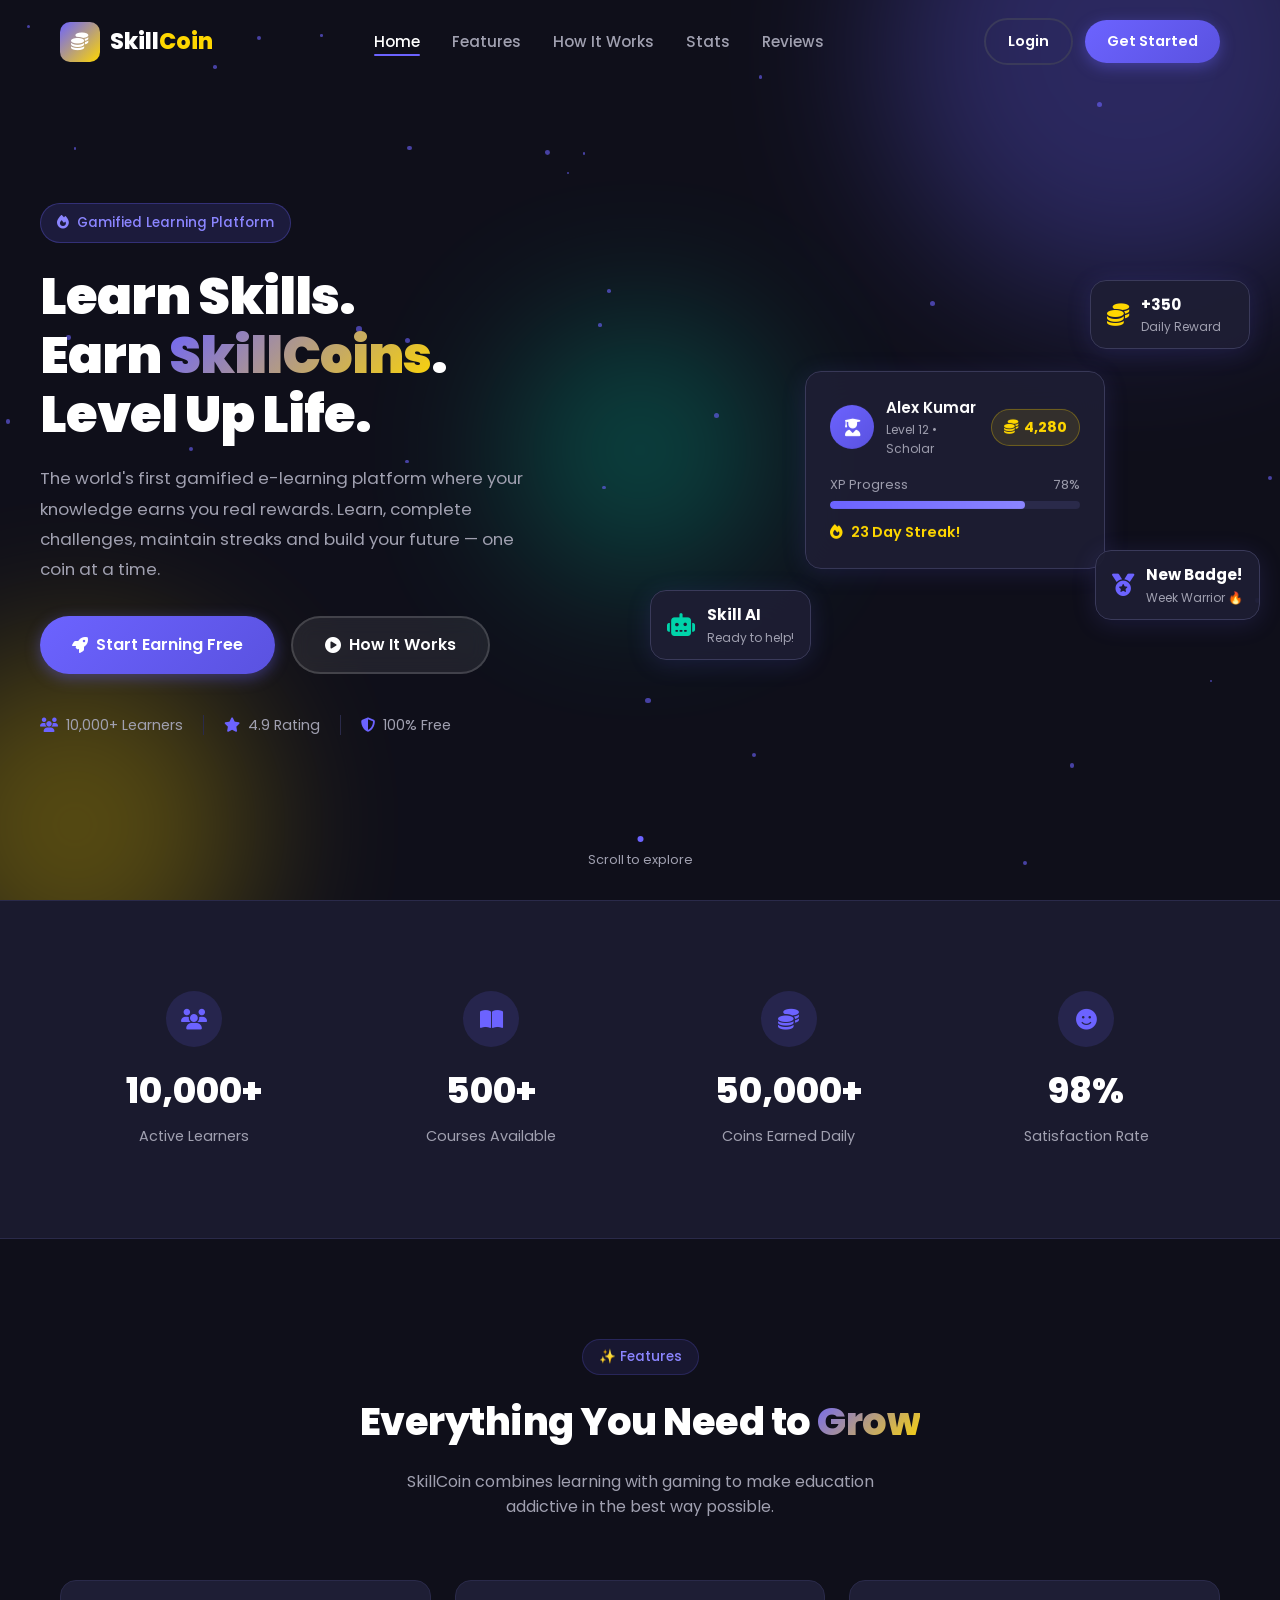
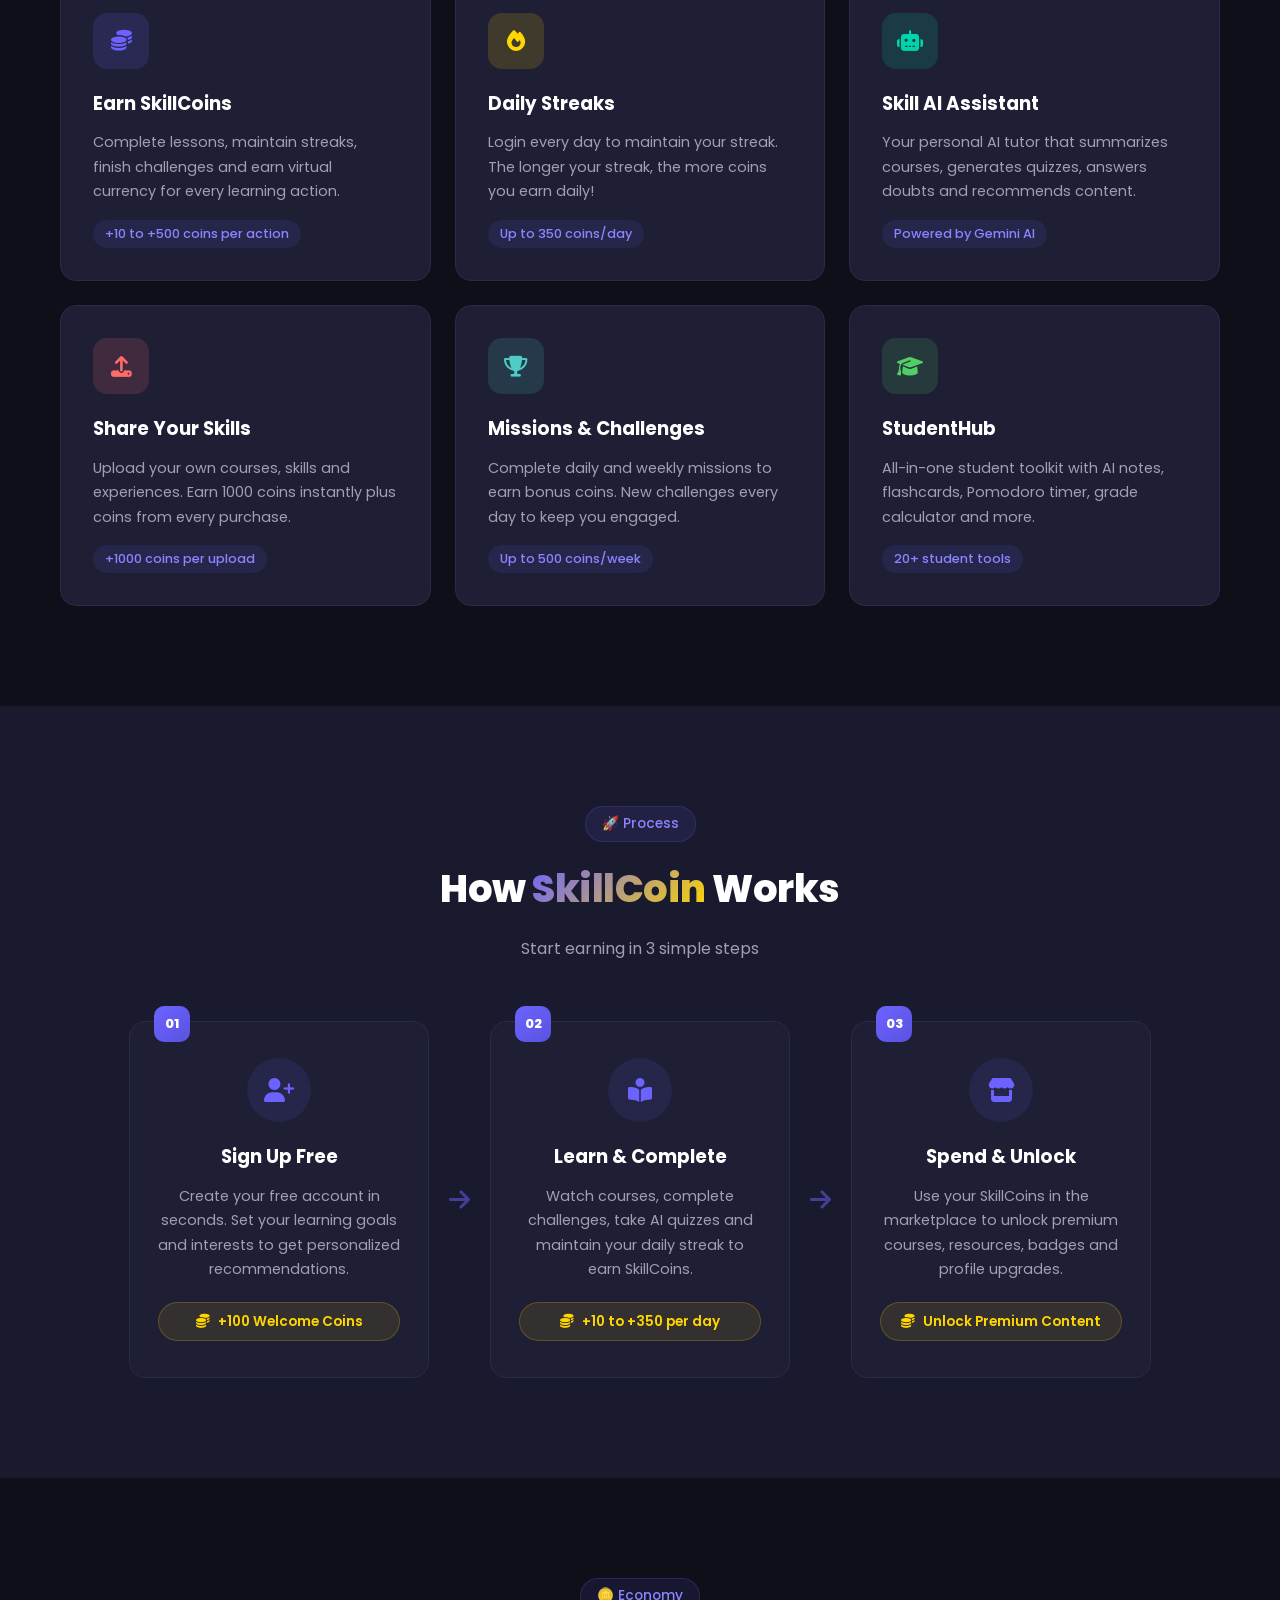
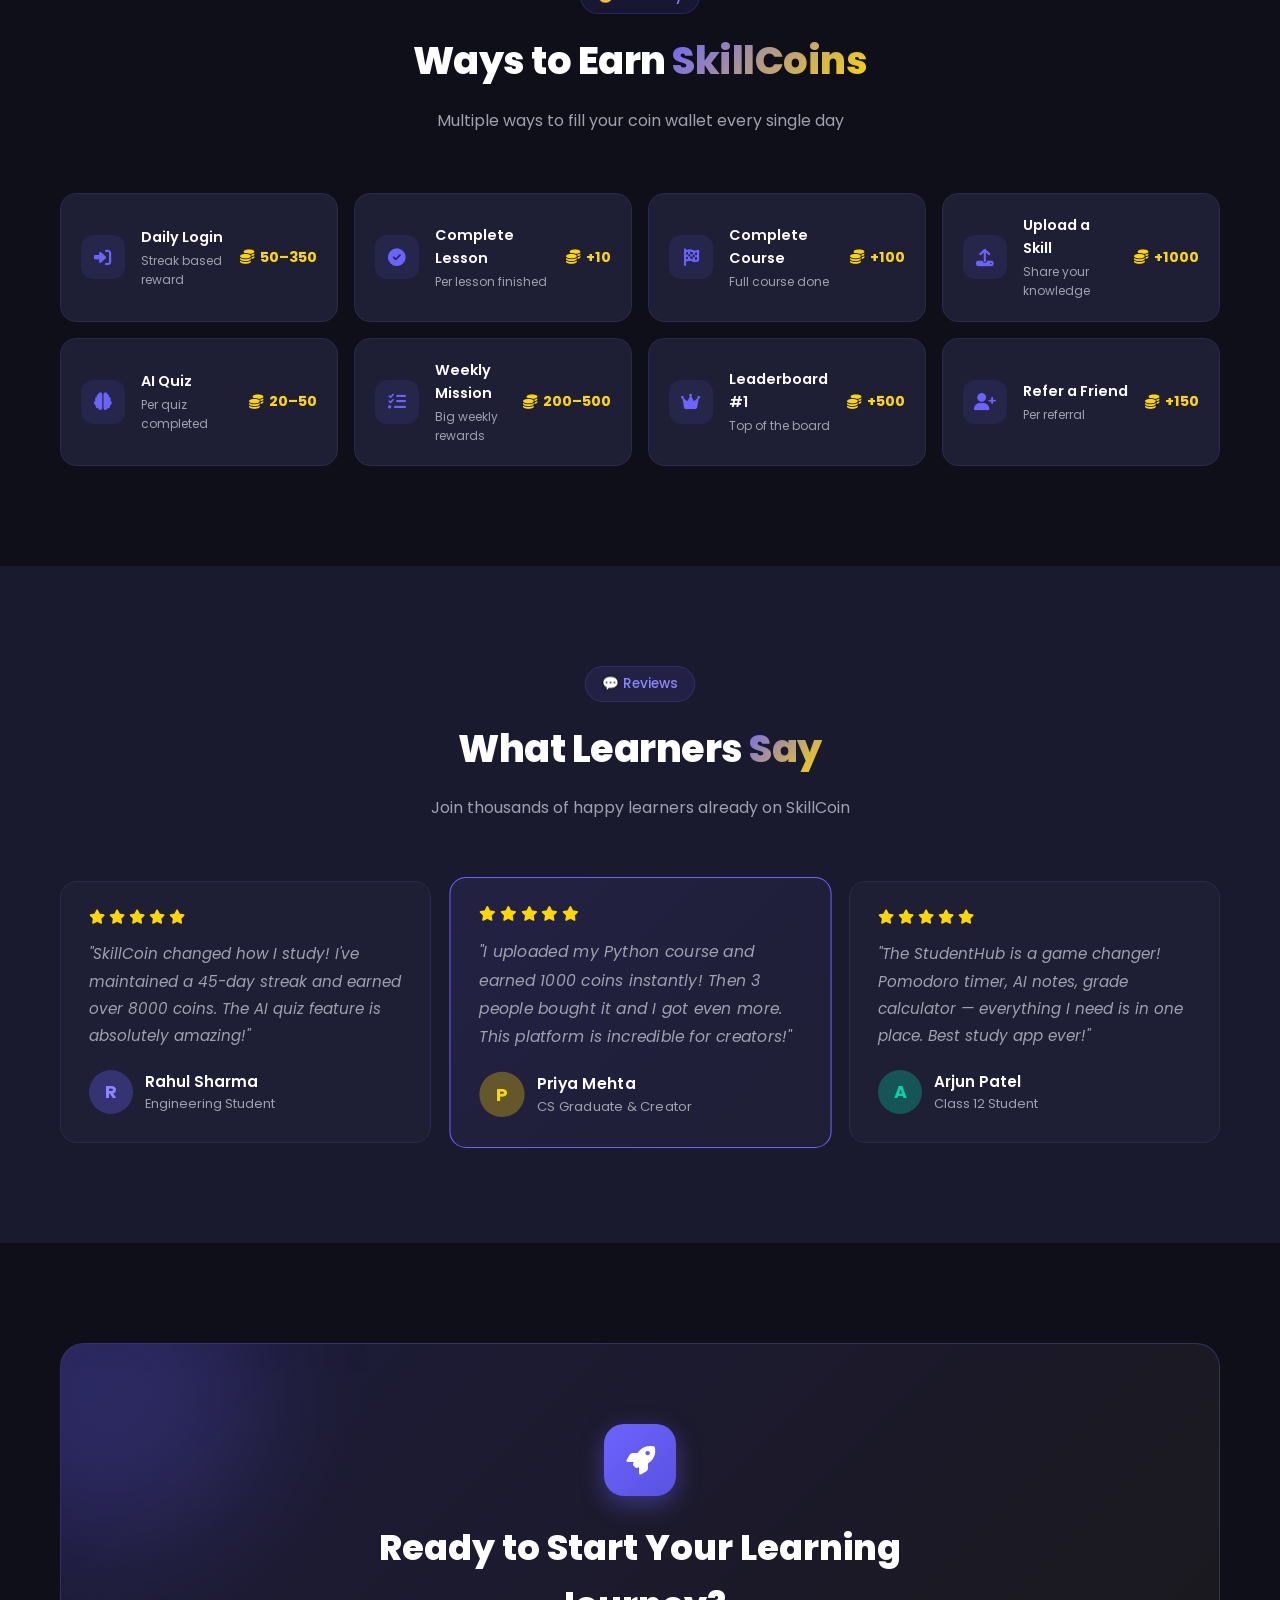
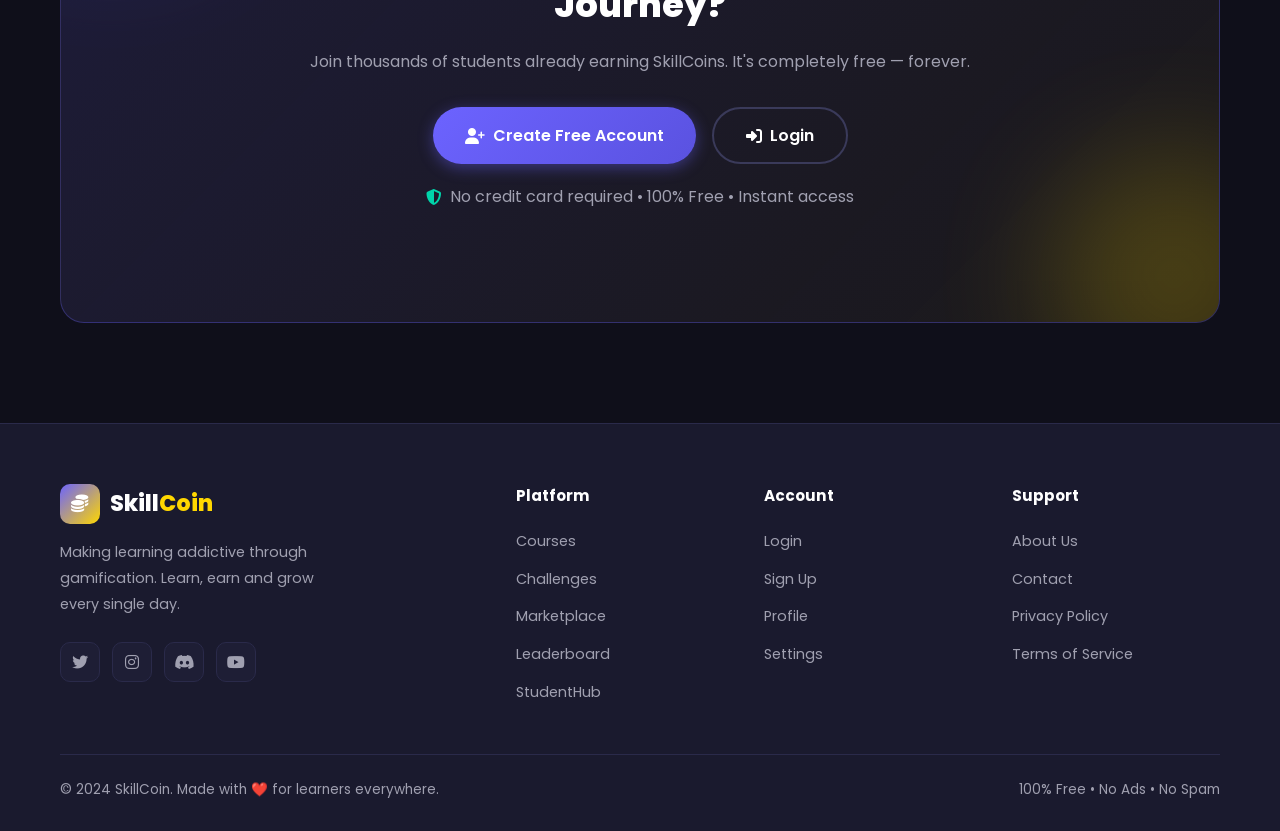
==== index.html @ 409ee510 "Initial commit - SkillCoin by Naman" ====
<!DOCTYPE html>
<html lang="en">
<head>
  <meta charset="UTF-8" />
  <meta name="viewport" content="width=device-width, initial-scale=1.0"/>
  <meta name="description" content="SkillCoin - Learn, Earn, Grow. A gamified e-learning platform."/>
  <meta name="theme-color" content="#6C63FF"/>
  <title>SkillCoin — Learn. Earn. Grow.</title>

  <!-- PWA Manifest -->
  <link rel="manifest" href="manifest.json"/>

  <!-- Google Fonts -->
  <link rel="preconnect" href="https://fonts.googleapis.com"/>
  <link rel="preconnect" href="https://fonts.gstatic.com" crossorigin/>
  <link href="https://fonts.googleapis.com/css2?family=Poppins:wght@300;400;500;600;700;800;900&display=swap" rel="stylesheet"/>

  <!-- Font Awesome -->
  <link rel="stylesheet" href="https://cdnjs.cloudflare.com/ajax/libs/font-awesome/6.5.0/css/all.min.css"/>

  <!-- Our CSS -->
  <link rel="stylesheet" href="css/style.css"/>
  <link rel="stylesheet" href="css/components.css"/>
</head>

<body>

  <!-- ========== NAVBAR ========== -->
  <nav class="navbar" id="navbar">
    <div class="nav-container">

      <!-- Logo -->
      <div class="nav-logo">
        <div class="logo-icon">
          <i class="fas fa-coins"></i>
        </div>
        <span class="logo-text">Skill<span class="logo-accent">Coin</span></span>
      </div>

      <!-- Nav Links (Desktop) -->
      <ul class="nav-links" id="navLinks">
        <li><a href="#home" class="nav-link active">Home</a></li>
        <li><a href="#features" class="nav-link">Features</a></li>
        <li><a href="#how-it-works" class="nav-link">How It Works</a></li>
        <li><a href="#stats" class="nav-link">Stats</a></li>
        <li><a href="#testimonials" class="nav-link">Reviews</a></li>
      </ul>

      <!-- Nav Buttons -->
      <div class="nav-buttons">
        <a href="login.html" class="btn btn-outline">Login</a>
        <a href="login.html?mode=signup" class="btn btn-primary">Get Started</a>
      </div>

      <!-- Hamburger (Mobile) -->
      <button class="hamburger" id="hamburger" aria-label="Menu">
        <span></span>
        <span></span>
        <span></span>
      </button>

    </div>

    <!-- Mobile Menu -->
    <div class="mobile-menu" id="mobileMenu">
      <ul>
        <li><a href="#home" class="mobile-link">Home</a></li>
        <li><a href="#features" class="mobile-link">Features</a></li>
        <li><a href="#how-it-works" class="mobile-link">How It Works</a></li>
        <li><a href="#stats" class="mobile-link">Stats</a></li>
        <li><a href="#testimonials" class="mobile-link">Reviews</a></li>
      </ul>
      <div class="mobile-buttons">
        <a href="login.html" class="btn btn-outline">Login</a>
        <a href="login.html?mode=signup" class="btn btn-primary">Get Started</a>
      </div>
    </div>
  </nav>

  <!-- ========== HERO SECTION ========== -->
  <section class="hero" id="home">
    <div class="hero-bg">
      <div class="hero-orb orb-1"></div>
      <div class="hero-orb orb-2"></div>
      <div class="hero-orb orb-3"></div>
      <div class="particles" id="particles"></div>
    </div>

    <div class="hero-container">
      <div class="hero-content">

        <!-- Badge -->
        <div class="hero-badge">
          <i class="fas fa-fire"></i>
          <span>Gamified Learning Platform</span>
        </div>

        <!-- Heading -->
        <h1 class="hero-title">
          Learn Skills.<br/>
          Earn <span class="gradient-text">SkillCoins</span>.<br/>
          Level Up Life.
        </h1>

        <!-- Description -->
        <p class="hero-desc">
          The world's first gamified e-learning platform where your knowledge 
          earns you real rewards. Learn, complete challenges, maintain streaks 
          and build your future — one coin at a time.
        </p>

        <!-- CTA Buttons -->
        <div class="hero-buttons">
          <a href="login.html?mode=signup" class="btn btn-primary btn-large">
            <i class="fas fa-rocket"></i>
            Start Earning Free
          </a>
          <a href="#how-it-works" class="btn btn-ghost btn-large">
            <i class="fas fa-play-circle"></i>
            How It Works
          </a>
        </div>

        <!-- Trust Badges -->
        <div class="hero-trust">
          <div class="trust-item">
            <i class="fas fa-users"></i>
            <span>10,000+ Learners</span>
          </div>
          <div class="trust-divider"></div>
          <div class="trust-item">
            <i class="fas fa-star"></i>
            <span>4.9 Rating</span>
          </div>
          <div class="trust-divider"></div>
          <div class="trust-item">
            <i class="fas fa-shield-alt"></i>
            <span>100% Free</span>
          </div>
        </div>

      </div>

      <!-- Hero Visual -->
      <div class="hero-visual">

        <!-- Main Card -->
        <div class="hero-card main-card">
          <div class="card-header">
            <div class="user-avatar">
              <i class="fas fa-user-graduate"></i>
            </div>
            <div class="user-info">
              <span class="user-name">Alex Kumar</span>
              <span class="user-level">Level 12 • Scholar</span>
            </div>
            <div class="coin-badge">
              <i class="fas fa-coins"></i>
              <span>4,280</span>
            </div>
          </div>
          <div class="card-xp">
            <div class="xp-label">
              <span>XP Progress</span>
              <span>78%</span>
            </div>
            <div class="xp-bar">
              <div class="xp-fill" style="width: 78%"></div>
            </div>
          </div>
          <div class="card-streak">
            <i class="fas fa-fire"></i>
            <span>23 Day Streak!</span>
          </div>
        </div>

        <!-- Floating Cards -->
        <div class="hero-card float-card coin-card">
          <i class="fas fa-coins"></i>
          <div>
            <span class="float-value">+350</span>
            <span class="float-label">Daily Reward</span>
          </div>
        </div>

        <div class="hero-card float-card badge-card">
          <i class="fas fa-medal"></i>
          <div>
            <span class="float-value">New Badge!</span>
            <span class="float-label">Week Warrior 🔥</span>
          </div>
        </div>

        <div class="hero-card float-card ai-card">
          <i class="fas fa-robot"></i>
          <div>
            <span class="float-value">Skill AI</span>
            <span class="float-label">Ready to help!</span>
          </div>
        </div>

      </div>
    </div>

    <!-- Scroll Indicator -->
    <div class="scroll-indicator">
      <div class="scroll-dot"></div>
      <span>Scroll to explore</span>
    </div>
  </section>

  <!-- ========== STATS SECTION ========== -->
  <section class="stats-section" id="stats">
    <div class="container">
      <div class="stats-grid">
        <div class="stat-item" data-count="10000">
          <div class="stat-icon"><i class="fas fa-users"></i></div>
          <div class="stat-number"><span class="counter">10,000</span>+</div>
          <div class="stat-label">Active Learners</div>
        </div>
        <div class="stat-item" data-count="500">
          <div class="stat-icon"><i class="fas fa-book-open"></i></div>
          <div class="stat-number"><span class="counter">500</span>+</div>
          <div class="stat-label">Courses Available</div>
        </div>
        <div class="stat-item" data-count="50000">
          <div class="stat-icon"><i class="fas fa-coins"></i></div>
          <div class="stat-number"><span class="counter">50,000</span>+</div>
          <div class="stat-label">Coins Earned Daily</div>
        </div>
        <div class="stat-item" data-count="98">
          <div class="stat-icon"><i class="fas fa-smile"></i></div>
          <div class="stat-number"><span class="counter">98</span>%</div>
          <div class="stat-label">Satisfaction Rate</div>
        </div>
      </div>
    </div>
  </section>

  <!-- ========== FEATURES SECTION ========== -->
  <section class="features-section" id="features">
    <div class="container">

      <div class="section-header">
        <div class="section-badge">✨ Features</div>
        <h2 class="section-title">Everything You Need to <span class="gradient-text">Grow</span></h2>
        <p class="section-desc">SkillCoin combines learning with gaming to make education addictive in the best way possible.</p>
      </div>

      <div class="features-grid">

        <div class="feature-card" data-aos="fade-up">
          <div class="feature-icon purple">
            <i class="fas fa-coins"></i>
          </div>
          <h3>Earn SkillCoins</h3>
          <p>Complete lessons, maintain streaks, finish challenges and earn virtual currency for every learning action.</p>
          <div class="feature-tag">+10 to +500 coins per action</div>
        </div>

        <div class="feature-card" data-aos="fade-up" data-aos-delay="100">
          <div class="feature-icon gold">
            <i class="fas fa-fire"></i>
          </div>
          <h3>Daily Streaks</h3>
          <p>Login every day to maintain your streak. The longer your streak, the more coins you earn daily!</p>
          <div class="feature-tag">Up to 350 coins/day</div>
        </div>

        <div class="feature-card" data-aos="fade-up" data-aos-delay="200">
          <div class="feature-icon teal">
            <i class="fas fa-robot"></i>
          </div>
          <h3>Skill AI Assistant</h3>
          <p>Your personal AI tutor that summarizes courses, generates quizzes, answers doubts and recommends content.</p>
          <div class="feature-tag">Powered by Gemini AI</div>
        </div>

        <div class="feature-card" data-aos="fade-up" data-aos-delay="300">
          <div class="feature-icon red">
            <i class="fas fa-upload"></i>
          </div>
          <h3>Share Your Skills</h3>
          <p>Upload your own courses, skills and experiences. Earn 1000 coins instantly plus coins from every purchase.</p>
          <div class="feature-tag">+1000 coins per upload</div>
        </div>

        <div class="feature-card" data-aos="fade-up" data-aos-delay="400">
          <div class="feature-icon blue">
            <i class="fas fa-trophy"></i>
          </div>
          <h3>Missions & Challenges</h3>
          <p>Complete daily and weekly missions to earn bonus coins. New challenges every day to keep you engaged.</p>
          <div class="feature-tag">Up to 500 coins/week</div>
        </div>

        <div class="feature-card" data-aos="fade-up" data-aos-delay="500">
          <div class="feature-icon green">
            <i class="fas fa-graduation-cap"></i>
          </div>
          <h3>StudentHub</h3>
          <p>All-in-one student toolkit with AI notes, flashcards, Pomodoro timer, grade calculator and more.</p>
          <div class="feature-tag">20+ student tools</div>
        </div>

      </div>
    </div>
  </section>

  <!-- ========== HOW IT WORKS ========== -->
  <section class="how-section" id="how-it-works">
    <div class="container">

      <div class="section-header">
        <div class="section-badge">🚀 Process</div>
        <h2 class="section-title">How <span class="gradient-text">SkillCoin</span> Works</h2>
        <p class="section-desc">Start earning in 3 simple steps</p>
      </div>

      <div class="steps-container">

        <div class="step-card">
          <div class="step-number">01</div>
          <div class="step-icon">
            <i class="fas fa-user-plus"></i>
          </div>
          <h3>Sign Up Free</h3>
          <p>Create your free account in seconds. Set your learning goals and interests to get personalized recommendations.</p>
          <div class="step-reward">
            <i class="fas fa-coins"></i>
            <span>+100 Welcome Coins</span>
          </div>
        </div>

        <div class="step-arrow">
          <i class="fas fa-arrow-right"></i>
        </div>

        <div class="step-card">
          <div class="step-number">02</div>
          <div class="step-icon">
            <i class="fas fa-book-reader"></i>
          </div>
          <h3>Learn & Complete</h3>
          <p>Watch courses, complete challenges, take AI quizzes and maintain your daily streak to earn SkillCoins.</p>
          <div class="step-reward">
            <i class="fas fa-coins"></i>
            <span>+10 to +350 per day</span>
          </div>
        </div>

        <div class="step-arrow">
          <i class="fas fa-arrow-right"></i>
        </div>

        <div class="step-card">
          <div class="step-number">03</div>
          <div class="step-icon">
            <i class="fas fa-store"></i>
          </div>
          <h3>Spend & Unlock</h3>
          <p>Use your SkillCoins in the marketplace to unlock premium courses, resources, badges and profile upgrades.</p>
          <div class="step-reward">
            <i class="fas fa-coins"></i>
            <span>Unlock Premium Content</span>
          </div>
        </div>

      </div>
    </div>
  </section>

  <!-- ========== COIN EARNING SECTION ========== -->
  <section class="earning-section">
    <div class="container">

      <div class="section-header">
        <div class="section-badge">🪙 Economy</div>
        <h2 class="section-title">Ways to Earn <span class="gradient-text">SkillCoins</span></h2>
        <p class="section-desc">Multiple ways to fill your coin wallet every single day</p>
      </div>

      <div class="earning-grid">
        <div class="earning-card">
          <div class="earning-icon"><i class="fas fa-sign-in-alt"></i></div>
          <div class="earning-info">
            <span class="earning-action">Daily Login</span>
            <span class="earning-desc">Streak based reward</span>
          </div>
          <div class="earning-coins">
            <i class="fas fa-coins"></i>
            <span>50–350</span>
          </div>
        </div>

        <div class="earning-card">
          <div class="earning-icon"><i class="fas fa-check-circle"></i></div>
          <div class="earning-info">
            <span class="earning-action">Complete Lesson</span>
            <span class="earning-desc">Per lesson finished</span>
          </div>
          <div class="earning-coins">
            <i class="fas fa-coins"></i>
            <span>+10</span>
          </div>
        </div>

        <div class="earning-card">
          <div class="earning-icon"><i class="fas fa-flag-checkered"></i></div>
          <div class="earning-info">
            <span class="earning-action">Complete Course</span>
            <span class="earning-desc">Full course done</span>
          </div>
          <div class="earning-coins">
            <i class="fas fa-coins"></i>
            <span>+100</span>
          </div>
        </div>

        <div class="earning-card">
          <div class="earning-icon"><i class="fas fa-upload"></i></div>
          <div class="earning-info">
            <span class="earning-action">Upload a Skill</span>
            <span class="earning-desc">Share your knowledge</span>
          </div>
          <div class="earning-coins">
            <i class="fas fa-coins"></i>
            <span>+1000</span>
          </div>
        </div>

        <div class="earning-card">
          <div class="earning-icon"><i class="fas fa-brain"></i></div>
          <div class="earning-info">
            <span class="earning-action">AI Quiz</span>
            <span class="earning-desc">Per quiz completed</span>
          </div>
          <div class="earning-coins">
            <i class="fas fa-coins"></i>
            <span>20–50</span>
          </div>
        </div>

        <div class="earning-card">
          <div class="earning-icon"><i class="fas fa-tasks"></i></div>
          <div class="earning-info">
            <span class="earning-action">Weekly Mission</span>
            <span class="earning-desc">Big weekly rewards</span>
          </div>
          <div class="earning-coins">
            <i class="fas fa-coins"></i>
            <span>200–500</span>
          </div>
        </div>

        <div class="earning-card">
          <div class="earning-icon"><i class="fas fa-crown"></i></div>
          <div class="earning-info">
            <span class="earning-action">Leaderboard #1</span>
            <span class="earning-desc">Top of the board</span>
          </div>
          <div class="earning-coins">
            <i class="fas fa-coins"></i>
            <span>+500</span>
          </div>
        </div>

        <div class="earning-card">
          <div class="earning-icon"><i class="fas fa-user-plus"></i></div>
          <div class="earning-info">
            <span class="earning-action">Refer a Friend</span>
            <span class="earning-desc">Per referral</span>
          </div>
          <div class="earning-coins">
            <i class="fas fa-coins"></i>
            <span>+150</span>
          </div>
        </div>
      </div>
    </div>
  </section>

  <!-- ========== TESTIMONIALS ========== -->
  <section class="testimonials-section" id="testimonials">
    <div class="container">

      <div class="section-header">
        <div class="section-badge">💬 Reviews</div>
        <h2 class="section-title">What Learners <span class="gradient-text">Say</span></h2>
        <p class="section-desc">Join thousands of happy learners already on SkillCoin</p>
      </div>

      <div class="testimonials-grid">

        <div class="testimonial-card">
          <div class="testimonial-stars">
            <i class="fas fa-star"></i>
            <i class="fas fa-star"></i>
            <i class="fas fa-star"></i>
            <i class="fas fa-star"></i>
            <i class="fas fa-star"></i>
          </div>
          <p>"SkillCoin changed how I study! I've maintained a 45-day streak and earned over 8000 coins. The AI quiz feature is absolutely amazing!"</p>
          <div class="testimonial-author">
            <div class="author-avatar purple">R</div>
            <div>
              <span class="author-name">Rahul Sharma</span>
              <span class="author-role">Engineering Student</span>
            </div>
          </div>
        </div>

        <div class="testimonial-card featured">
          <div class="testimonial-stars">
            <i class="fas fa-star"></i>
            <i class="fas fa-star"></i>
            <i class="fas fa-star"></i>
            <i class="fas fa-star"></i>
            <i class="fas fa-star"></i>
          </div>
          <p>"I uploaded my Python course and earned 1000 coins instantly! Then 3 people bought it and I got even more. This platform is incredible for creators!"</p>
          <div class="testimonial-author">
            <div class="author-avatar gold">P</div>
            <div>
              <span class="author-name">Priya Mehta</span>
              <span class="author-role">CS Graduate & Creator</span>
            </div>
          </div>
        </div>

        <div class="testimonial-card">
          <div class="testimonial-stars">
            <i class="fas fa-star"></i>
            <i class="fas fa-star"></i>
            <i class="fas fa-star"></i>
            <i class="fas fa-star"></i>
            <i class="fas fa-star"></i>
          </div>
          <p>"The StudentHub is a game changer! Pomodoro timer, AI notes, grade calculator — everything I need is in one place. Best study app ever!"</p>
          <div class="testimonial-author">
            <div class="author-avatar teal">A</div>
            <div>
              <span class="author-name">Arjun Patel</span>
              <span class="author-role">Class 12 Student</span>
            </div>
          </div>
        </div>

      </div>
    </div>
  </section>

  <!-- ========== CTA SECTION ========== -->
  <section class="cta-section">
    <div class="container">
      <div class="cta-card">
        <div class="cta-orb cta-orb-1"></div>
        <div class="cta-orb cta-orb-2"></div>
        <div class="cta-content">
          <div class="cta-icon">
            <i class="fas fa-rocket"></i>
          </div>
          <h2>Ready to Start Your Learning Journey?</h2>
          <p>Join thousands of students already earning SkillCoins. It's completely free — forever.</p>
          <div class="cta-buttons">
            <a href="login.html?mode=signup" class="btn btn-primary btn-large">
              <i class="fas fa-user-plus"></i>
              Create Free Account
            </a>
            <a href="login.html" class="btn btn-outline btn-large">
              <i class="fas fa-sign-in-alt"></i>
              Login
            </a>
          </div>
          <p class="cta-note">
            <i class="fas fa-shield-alt"></i>
            No credit card required • 100% Free • Instant access
          </p>
        </div>
      </div>
    </div>
  </section>

  <!-- ========== FOOTER ========== -->
  <footer class="footer">
    <div class="container">
      <div class="footer-grid">

        <div class="footer-brand">
          <div class="nav-logo">
            <div class="logo-icon">
              <i class="fas fa-coins"></i>
            </div>
            <span class="logo-text">Skill<span class="logo-accent">Coin</span></span>
          </div>
          <p>Making learning addictive through gamification. Learn, earn and grow every single day.</p>
          <div class="footer-social">
            <a href="#"><i class="fab fa-twitter"></i></a>
            <a href="#"><i class="fab fa-instagram"></i></a>
            <a href="#"><i class="fab fa-discord"></i></a>
            <a href="#"><i class="fab fa-youtube"></i></a>
          </div>
        </div>

        <div class="footer-links">
          <h4>Platform</h4>
          <ul>
            <li><a href="courses.html">Courses</a></li>
            <li><a href="challenges.html">Challenges</a></li>
            <li><a href="marketplace.html">Marketplace</a></li>
            <li><a href="leaderboard.html">Leaderboard</a></li>
            <li><a href="studenthub.html">StudentHub</a></li>
          </ul>
        </div>

        <div class="footer-links">
          <h4>Account</h4>
          <ul>
            <li><a href="login.html">Login</a></li>
            <li><a href="login.html?mode=signup">Sign Up</a></li>
            <li><a href="profile.html">Profile</a></li>
            <li><a href="settings.html">Settings</a></li>
          </ul>
        </div>

        <div class="footer-links">
          <h4>Support</h4>
          <ul>
            <li><a href="#">About Us</a></li>
            <li><a href="#">Contact</a></li>
            <li><a href="#">Privacy Policy</a></li>
            <li><a href="#">Terms of Service</a></li>
          </ul>
        </div>

      </div>

      <div class="footer-bottom">
        <p>© 2024 SkillCoin. Made with ❤️ for learners everywhere.</p>
        <p>100% Free • No Ads • No Spam</p>
      </div>

    </div>
  </footer>

  <!-- ========== SCRIPTS ========== -->
  <script src="js/auth.js"></script>
  <script>

    // ---- Navbar Scroll Effect ----
    window.addEventListener('scroll', () => {
      const navbar = document.getElementById('navbar');
      if (window.scrollY > 50) {
        navbar.classList.add('scrolled');
      } else {
        navbar.classList.remove('scrolled');
      }
    });

    // ---- Hamburger Menu ----
    const hamburger = document.getElementById('hamburger');
    const mobileMenu = document.getElementById('mobileMenu');

    hamburger.addEventListener('click', () => {
      hamburger.classList.toggle('active');
      mobileMenu.classList.toggle('active');
    });

    // ---- Close mobile menu on link click ----
    document.querySelectorAll('.mobile-link').forEach(link => {
      link.addEventListener('click', () => {
        hamburger.classList.remove('active');
        mobileMenu.classList.remove('active');
      });
    });

    // ---- Smooth Scroll ----
    document.querySelectorAll('a[href^="#"]').forEach(anchor => {
      anchor.addEventListener('click', function(e) {
        e.preventDefault();
        const target = document.querySelector(this.getAttribute('href'));
        if (target) {
          target.scrollIntoView({ behavior: 'smooth' });
        }
      });
    });

    // ---- Particle Generator ----
    function createParticles() {
      const container = document.getElementById('particles');
      if (!container) return;
      for (let i = 0; i < 30; i++) {
        const particle = document.createElement('div');
        particle.className = 'particle';
        particle.style.left = Math.random() * 100 + '%';
        particle.style.top = Math.random() * 100 + '%';
        particle.style.animationDelay = Math.random() * 6 + 's';
        particle.style.animationDuration = (Math.random() * 4 + 4) + 's';
        particle.style.width = Math.random() * 4 + 2 + 'px';
        particle.style.height = particle.style.width;
        container.appendChild(particle);
      }
    }
    createParticles();

    // ---- Scroll Reveal Animation ----
    function revealOnScroll() {
      const cards = document.querySelectorAll(
        '.feature-card, .stat-item, .step-card, .earning-card, .testimonial-card'
      );
      cards.forEach(card => {
        const rect = card.getBoundingClientRect();
        if (rect.top < window.innerHeight - 80) {
          card.classList.add('revealed');
        }
      });
    }
    window.addEventListener('scroll', revealOnScroll);
    revealOnScroll();

    // ---- Active Nav Link on Scroll ----
    const sections = document.querySelectorAll('section[id]');
    window.addEventListener('scroll', () => {
      let current = '';
      sections.forEach(section => {
        const sectionTop = section.offsetTop - 100;
        if (window.scrollY >= sectionTop) {
          current = section.getAttribute('id');
        }
      });
      document.querySelectorAll('.nav-link').forEach(link => {
        link.classList.remove('active');
        if (link.getAttribute('href') === '#' + current) {
          link.classList.add('active');
        }
      });
    });

  </script>

</body>
</html>
---- css/style.css ----
/* ==========================================
   SKILLCOIN - Main Stylesheet
   ========================================== */

/* ---- CSS Variables ---- */
:root {
  --primary: #6C63FF;
  --primary-dark: #5A52E0;
  --primary-light: #8B85FF;
  --gold: #FFD700;
  --gold-dark: #E6C200;
  --teal: #00D4AA;
  --red: #FF6B6B;
  --blue: #4ECDC4;
  --green: #51CF66;
  --bg: #0F0F1A;
  --bg-2: #1A1A2E;
  --bg-3: #16213E;
  --card: #1E1E35;
  --card-hover: #252545;
  --border: #2A2A4A;
  --border-light: #3A3A5A;
  --text: #FFFFFF;
  --text-muted: #A0A0B0;
  --text-dim: #6B6B80;
  --shadow: 0 4px 24px rgba(108, 99, 255, 0.15);
  --shadow-gold: 0 4px 24px rgba(255, 215, 0, 0.15);
  --radius: 16px;
  --radius-sm: 8px;
  --radius-lg: 24px;
  --transition: all 0.3s ease;
}

/* ---- Reset ---- */
*, *::before, *::after {
  margin: 0;
  padding: 0;
  box-sizing: border-box;
}

html {
  scroll-behavior: smooth;
  font-size: 16px;
}

body {
  font-family: 'Poppins', sans-serif;
  background-color: var(--bg);
  color: var(--text);
  line-height: 1.6;
  overflow-x: hidden;
}

a {
  text-decoration: none;
  color: inherit;
}

ul {
  list-style: none;
}

img {
  max-width: 100%;
}

/* ---- Scrollbar ---- */
::-webkit-scrollbar {
  width: 6px;
}
::-webkit-scrollbar-track {
  background: var(--bg-2);
}
::-webkit-scrollbar-thumb {
  background: var(--primary);
  border-radius: 3px;
}

/* ---- Container ---- */
.container {
  max-width: 1200px;
  margin: 0 auto;
  padding: 0 20px;
}

/* ==========================================
   BUTTONS
   ========================================== */
.btn {
  display: inline-flex;
  align-items: center;
  gap: 8px;
  padding: 10px 22px;
  border-radius: 50px;
  font-family: 'Poppins', sans-serif;
  font-weight: 600;
  font-size: 0.9rem;
  cursor: pointer;
  border: none;
  transition: var(--transition);
  white-space: nowrap;
}

.btn-primary {
  background: linear-gradient(135deg, var(--primary), var(--primary-dark));
  color: white;
  box-shadow: 0 4px 15px rgba(108, 99, 255, 0.4);
}
.btn-primary:hover {
  transform: translateY(-2px);
  box-shadow: 0 8px 25px rgba(108, 99, 255, 0.5);
}

.btn-outline {
  background: transparent;
  color: var(--text);
  border: 2px solid var(--border-light);
}
.btn-outline:hover {
  border-color: var(--primary);
  color: var(--primary);
  transform: translateY(-2px);
}

.btn-ghost {
  background: rgba(255,255,255,0.08);
  color: var(--text);
  border: 2px solid rgba(255,255,255,0.15);
  backdrop-filter: blur(10px);
}
.btn-ghost:hover {
  background: rgba(255,255,255,0.15);
  transform: translateY(-2px);
}

.btn-large {
  padding: 14px 32px;
  font-size: 1rem;
}

/* ==========================================
   NAVBAR
   ========================================== */
.navbar {
  position: fixed;
  top: 0;
  left: 0;
  right: 0;
  z-index: 1000;
  padding: 18px 0;
  transition: var(--transition);
}

.navbar.scrolled {
  background: rgba(15, 15, 26, 0.95);
  backdrop-filter: blur(20px);
  padding: 12px 0;
  border-bottom: 1px solid var(--border);
  box-shadow: 0 4px 30px rgba(0,0,0,0.3);
}

.nav-container {
  max-width: 1200px;
  margin: 0 auto;
  padding: 0 20px;
  display: flex;
  align-items: center;
  justify-content: space-between;
  gap: 20px;
}

/* Logo */
.nav-logo {
  display: flex;
  align-items: center;
  gap: 10px;
  cursor: pointer;
}

.logo-icon {
  width: 40px;
  height: 40px;
  background: linear-gradient(135deg, var(--primary), var(--gold));
  border-radius: 10px;
  display: flex;
  align-items: center;
  justify-content: center;
  font-size: 1.1rem;
  color: white;
}

.logo-text {
  font-size: 1.4rem;
  font-weight: 800;
  color: var(--text);
}

.logo-accent {
  color: var(--gold);
}

/* Nav Links */
.nav-links {
  display: flex;
  align-items: center;
  gap: 32px;
}

.nav-link {
  color: var(--text-muted);
  font-weight: 500;
  font-size: 0.95rem;
  transition: var(--transition);
  position: relative;
}

.nav-link::after {
  content: '';
  position: absolute;
  bottom: -4px;
  left: 0;
  width: 0;
  height: 2px;
  background: var(--primary);
  transition: var(--transition);
  border-radius: 2px;
}

.nav-link:hover,
.nav-link.active {
  color: var(--text);
}

.nav-link:hover::after,
.nav-link.active::after {
  width: 100%;
}

/* Nav Buttons */
.nav-buttons {
  display: flex;
  align-items: center;
  gap: 12px;
}

/* Hamburger */
.hamburger {
  display: none;
  flex-direction: column;
  gap: 5px;
  background: none;
  border: none;
  cursor: pointer;
  padding: 5px;
}

.hamburger span {
  display: block;
  width: 24px;
  height: 2px;
  background: var(--text);
  border-radius: 2px;
  transition: var(--transition);
}

.hamburger.active span:nth-child(1) {
  transform: rotate(45deg) translate(5px, 5px);
}
.hamburger.active span:nth-child(2) {
  opacity: 0;
}
.hamburger.active span:nth-child(3) {
  transform: rotate(-45deg) translate(5px, -5px);
}

/* Mobile Menu */
.mobile-menu {
  display: none;
  flex-direction: column;
  gap: 20px;
  padding: 20px;
  background: var(--bg-2);
  border-top: 1px solid var(--border);
}

.mobile-menu.active {
  display: flex;
}

.mobile-menu ul {
  display: flex;
  flex-direction: column;
  gap: 16px;
}

.mobile-link {
  color: var(--text-muted);
  font-size: 1rem;
  font-weight: 500;
  transition: var(--transition);
}

.mobile-link:hover {
  color: var(--primary);
}

.mobile-buttons {
  display: flex;
  gap: 12px;
}

/* ==========================================
   HERO SECTION
   ========================================== */
.hero {
  min-height: 100vh;
  display: flex;
  flex-direction: column;
  align-items: center;
  justify-content: center;
  position: relative;
  overflow: hidden;
  padding: 120px 20px 80px;
}

/* Hero Background */
.hero-bg {
  position: absolute;
  inset: 0;
  overflow: hidden;
}

.hero-orb {
  position: absolute;
  border-radius: 50%;
  filter: blur(80px);
  opacity: 0.3;
}

.orb-1 {
  width: 500px;
  height: 500px;
  background: var(--primary);
  top: -200px;
  right: -100px;
  animation: orbFloat 8s ease-in-out infinite;
}

.orb-2 {
  width: 350px;
  height: 350px;
  background: var(--gold);
  bottom: -100px;
  left: -100px;
  animation: orbFloat 10s ease-in-out infinite reverse;
}

.orb-3 {
  width: 250px;
  height: 250px;
  background: var(--teal);
  top: 50%;
  left: 50%;
  transform: translate(-50%, -50%);
  animation: orbFloat 12s ease-in-out infinite;
}

@keyframes orbFloat {
  0%, 100% { transform: translate(0, 0) scale(1); }
  33% { transform: translate(30px, -30px) scale(1.05); }
  66% { transform: translate(-20px, 20px) scale(0.95); }
}

/* Particles */
.particles {
  position: absolute;
  inset: 0;
}

.particle {
  position: absolute;
  background: var(--primary);
  border-radius: 50%;
  opacity: 0.6;
  animation: particleFloat linear infinite;
}

@keyframes particleFloat {
  0% { transform: translateY(0) rotate(0deg); opacity: 0; }
  10% { opacity: 0.6; }
  90% { opacity: 0.6; }
  100% { transform: translateY(-100vh) rotate(720deg); opacity: 0; }
}

/* Hero Container */
.hero-container {
  position: relative;
  z-index: 1;
  max-width: 1200px;
  width: 100%;
  margin: 0 auto;
  display: grid;
  grid-template-columns: 1fr 1fr;
  gap: 60px;
  align-items: center;
}

/* Hero Content */
.hero-badge {
  display: inline-flex;
  align-items: center;
  gap: 8px;
  background: rgba(108, 99, 255, 0.15);
  border: 1px solid rgba(108, 99, 255, 0.3);
  color: var(--primary-light);
  padding: 8px 16px;
  border-radius: 50px;
  font-size: 0.85rem;
  font-weight: 500;
  margin-bottom: 24px;
}

.hero-title {
  font-size: 3.2rem;
  font-weight: 900;
  line-height: 1.15;
  margin-bottom: 20px;
  letter-spacing: -1px;
}

.gradient-text {
  background: linear-gradient(135deg, var(--primary), var(--gold));
  -webkit-background-clip: text;
  -webkit-text-fill-color: transparent;
  background-clip: text;
}

.hero-desc {
  color: var(--text-muted);
  font-size: 1.05rem;
  line-height: 1.8;
  margin-bottom: 32px;
  max-width: 500px;
}

.hero-buttons {
  display: flex;
  gap: 16px;
  flex-wrap: wrap;
  margin-bottom: 40px;
}

.hero-trust {
  display: flex;
  align-items: center;
  gap: 20px;
  flex-wrap: wrap;
}

.trust-item {
  display: flex;
  align-items: center;
  gap: 8px;
  color: var(--text-muted);
  font-size: 0.9rem;
}

.trust-item i {
  color: var(--primary);
}

.trust-divider {
  width: 1px;
  height: 20px;
  background: var(--border);
}

/* Hero Visual */
.hero-visual {
  position: relative;
  height: 420px;
}

.hero-card {
  background: rgba(30, 30, 53, 0.9);
  backdrop-filter: blur(20px);
  border: 1px solid var(--border-light);
  border-radius: var(--radius);
  box-shadow: var(--shadow);
}

.main-card {
  position: absolute;
  top: 50%;
  left: 50%;
  transform: translate(-50%, -50%);
  width: 300px;
  padding: 24px;
  animation: cardFloat 4s ease-in-out infinite;
}

@keyframes cardFloat {
  0%, 100% { transform: translate(-50%, -50%) translateY(0); }
  50% { transform: translate(-50%, -50%) translateY(-12px); }
}

.card-header {
  display: flex;
  align-items: center;
  gap: 12px;
  margin-bottom: 16px;
}

.user-avatar {
  width: 44px;
  height: 44px;
  background: linear-gradient(135deg, var(--primary), var(--primary-dark));
  border-radius: 50%;
  display: flex;
  align-items: center;
  justify-content: center;
  font-size: 1.1rem;
}

.user-info {
  flex: 1;
  display: flex;
  flex-direction: column;
}

.user-name {
  font-weight: 600;
  font-size: 0.95rem;
}

.user-level {
  font-size: 0.75rem;
  color: var(--text-muted);
}

.coin-badge {
  display: flex;
  align-items: center;
  gap: 6px;
  background: rgba(255, 215, 0, 0.1);
  border: 1px solid rgba(255, 215, 0, 0.3);
  color: var(--gold);
  padding: 6px 12px;
  border-radius: 20px;
  font-weight: 700;
  font-size: 0.9rem;
}

.card-xp {
  margin-bottom: 12px;
}

.xp-label {
  display: flex;
  justify-content: space-between;
  font-size: 0.8rem;
  color: var(--text-muted);
  margin-bottom: 6px;
}

.xp-bar {
  height: 8px;
  background: var(--border);
  border-radius: 4px;
  overflow: hidden;
}

.xp-fill {
  height: 100%;
  background: linear-gradient(90deg, var(--primary), var(--primary-light));
  border-radius: 4px;
  transition: width 1s ease;
}

.card-streak {
  display: flex;
  align-items: center;
  gap: 8px;
  color: var(--gold);
  font-weight: 600;
  font-size: 0.9rem;
}

/* Float Cards */
.float-card {
  position: absolute;
  padding: 12px 16px;
  display: flex;
  align-items: center;
  gap: 12px;
  width: auto;
  min-width: 160px;
}

.float-card i {
  font-size: 1.4rem;
}

.float-value {
  display: block;
  font-weight: 700;
  font-size: 0.95rem;
}

.float-label {
  display: block;
  font-size: 0.75rem;
  color: var(--text-muted);
}

.coin-card {
  top: 20px;
  right: -10px;
  animation: floatCard1 3s ease-in-out infinite;
}
.coin-card i { color: var(--gold); }

.badge-card {
  bottom: 60px;
  right: -20px;
  animation: floatCard2 3.5s ease-in-out infinite;
}
.badge-card i { color: var(--primary); }

.ai-card {
  bottom: 20px;
  left: -20px;
  animation: floatCard3 4s ease-in-out infinite;
}
.ai-card i { color: var(--teal); }

@keyframes floatCard1 {
  0%, 100% { transform: translateY(0) rotate(2deg); }
  50% { transform: translateY(-8px) rotate(2deg); }
}
@keyframes floatCard2 {
  0%, 100% { transform: translateY(0) rotate(-2deg); }
  50% { transform: translateY(-10px) rotate(-2deg); }
}
@keyframes floatCard3 {
  0%, 100% { transform: translateY(0) rotate(1deg); }
  50% { transform: translateY(-6px) rotate(1deg); }
}

/* Scroll Indicator */
.scroll-indicator {
  position: absolute;
  bottom: 30px;
  left: 50%;
  transform: translateX(-50%);
  display: flex;
  flex-direction: column;
  align-items: center;
  gap: 8px;
  color: var(--text-muted);
  font-size: 0.8rem;
  z-index: 1;
}

.scroll-dot {
  width: 6px;
  height: 6px;
  background: var(--primary);
  border-radius: 50%;
  animation: scrollBounce 2s ease-in-out infinite;
}

@keyframes scrollBounce {
  0%, 100% { transform: translateY(0); }
  50% { transform: translateY(8px); }
}

/* ==========================================
   STATS SECTION
   ========================================== */
.stats-section {
  padding: 60px 0;
  background: var(--bg-2);
  border-top: 1px solid var(--border);
  border-bottom: 1px solid var(--border);
}

.stats-grid {
  display: grid;
  grid-template-columns: repeat(4, 1fr);
  gap: 30px;
}

.stat-item {
  text-align: center;
  padding: 30px 20px;
  border-radius: var(--radius);
  transition: var(--transition);
}

.stat-item:hover {
  background: var(--card);
}

.stat-icon {
  width: 56px;
  height: 56px;
  background: rgba(108, 99, 255, 0.15);
  border-radius: 50%;
  display: flex;
  align-items: center;
  justify-content: center;
  margin: 0 auto 16px;
  font-size: 1.3rem;
  color: var(--primary);
}

.stat-number {
  font-size: 2.2rem;
  font-weight: 800;
  color: var(--text);
  margin-bottom: 6px;
}

.stat-label {
  color: var(--text-muted);
  font-size: 0.9rem;
}

/* ==========================================
   SECTION HEADER
   ========================================== */
.section-header {
  text-align: center;
  margin-bottom: 60px;
}

.section-badge {
  display: inline-block;
  background: rgba(108, 99, 255, 0.1);
  border: 1px solid rgba(108, 99, 255, 0.2);
  color: var(--primary-light);
  padding: 6px 16px;
  border-radius: 50px;
  font-size: 0.85rem;
  font-weight: 500;
  margin-bottom: 16px;
}

.section-title {
  font-size: 2.4rem;
  font-weight: 800;
  margin-bottom: 16px;
  letter-spacing: -0.5px;
}

.section-desc {
  color: var(--text-muted);
  font-size: 1rem;
  max-width: 500px;
  margin: 0 auto;
}

/* ==========================================
   FEATURES SECTION
   ========================================== */
.features-section {
  padding: 100px 0;
}

.features-grid {
  display: grid;
  grid-template-columns: repeat(3, 1fr);
  gap: 24px;
}

.feature-card {
  background: var(--card);
  border: 1px solid var(--border);
  border-radius: var(--radius);
  padding: 32px;
  transition: var(--transition);
  opacity: 0;
  transform: translateY(30px);
}

.feature-card.revealed {
  opacity: 1;
  transform: translateY(0);
}

.feature-card:hover {
  border-color: var(--primary);
  transform: translateY(-6px);
  box-shadow: var(--shadow);
  background: var(--card-hover);
}

.feature-icon {
  width: 56px;
  height: 56px;
  border-radius: 14px;
  display: flex;
  align-items: center;
  justify-content: center;
  font-size: 1.3rem;
  margin-bottom: 20px;
}

.feature-icon.purple { background: rgba(108,99,255,0.15); color: var(--primary); }
.feature-icon.gold { background: rgba(255,215,0,0.15); color: var(--gold); }
.feature-icon.teal { background: rgba(0,212,170,0.15); color: var(--teal); }
.feature-icon.red { background: rgba(255,107,107,0.15); color: var(--red); }
.feature-icon.blue { background: rgba(78,205,196,0.15); color: var(--blue); }
.feature-icon.green { background: rgba(81,207,102,0.15); color: var(--green); }

.feature-card h3 {
  font-size: 1.15rem;
  font-weight: 700;
  margin-bottom: 12px;
}

.feature-card p {
  color: var(--text-muted);
  font-size: 0.9rem;
  line-height: 1.7;
  margin-bottom: 16px;
}

.feature-tag {
  display: inline-block;
  background: rgba(108,99,255,0.1);
  color: var(--primary-light);
  padding: 4px 12px;
  border-radius: 20px;
  font-size: 0.8rem;
  font-weight: 500;
}

/* ==========================================
   HOW IT WORKS
   ========================================== */
.how-section {
  padding: 100px 0;
  background: var(--bg-2);
}

.steps-container {
  display: flex;
  align-items: center;
  justify-content: center;
  gap: 20px;
  flex-wrap: wrap;
}

.step-card {
  background: var(--card);
  border: 1px solid var(--border);
  border-radius: var(--radius);
  padding: 36px 28px;
  text-align: center;
  flex: 1;
  min-width: 240px;
  max-width: 300px;
  transition: var(--transition);
  opacity: 0;
  transform: translateY(30px);
  position: relative;
}

.step-card.revealed {
  opacity: 1;
  transform: translateY(0);
}

.step-card:hover {
  border-color: var(--primary);
  transform: translateY(-6px);
  box-shadow: var(--shadow);
}

.step-number {
  position: absolute;
  top: -16px;
  left: 24px;
  background: linear-gradient(135deg, var(--primary), var(--primary-dark));
  color: white;
  width: 36px;
  height: 36px;
  border-radius: 10px;
  display: flex;
  align-items: center;
  justify-content: center;
  font-size: 0.8rem;
  font-weight: 800;
}

.step-icon {
  width: 64px;
  height: 64px;
  background: rgba(108,99,255,0.1);
  border-radius: 50%;
  display: flex;
  align-items: center;
  justify-content: center;
  margin: 0 auto 20px;
  font-size: 1.5rem;
  color: var(--primary);
}

.step-card h3 {
  font-size: 1.15rem;
  font-weight: 700;
  margin-bottom: 12px;
}

.step-card p {
  color: var(--text-muted);
  font-size: 0.9rem;
  line-height: 1.7;
  margin-bottom: 20px;
}

.step-reward {
  display: flex;
  align-items: center;
  justify-content: center;
  gap: 8px;
  background: rgba(255,215,0,0.1);
  border: 1px solid rgba(255,215,0,0.2);
  color: var(--gold);
  padding: 8px 16px;
  border-radius: 20px;
  font-size: 0.85rem;
  font-weight: 600;
}

.step-arrow {
  color: var(--primary);
  font-size: 1.5rem;
  opacity: 0.5;
}

/* ==========================================
   EARNING SECTION
   ========================================== */
.earning-section {
  padding: 100px 0;
}

.earning-grid {
  display: grid;
  grid-template-columns: repeat(4, 1fr);
  gap: 16px;
}

.earning-card {
  background: var(--card);
  border: 1px solid var(--border);
  border-radius: var(--radius);
  padding: 20px;
  display: flex;
  align-items: center;
  gap: 16px;
  transition: var(--transition);
  opacity: 0;
  transform: translateY(20px);
}

.earning-card.revealed {
  opacity: 1;
  transform: translateY(0);
}

.earning-card:hover {
  border-color: var(--gold);
  transform: translateY(-4px);
  box-shadow: var(--shadow-gold);
}

.earning-icon {
  width: 44px;
  height: 44px;
  background: rgba(108,99,255,0.1);
  border-radius: 12px;
  display: flex;
  align-items: center;
  justify-content: center;
  font-size: 1.1rem;
  color: var(--primary);
  flex-shrink: 0;
}

.earning-info {
  flex: 1;
  display: flex;
  flex-direction: column;
  gap: 2px;
}

.earning-action {
  font-weight: 600;
  font-size: 0.9rem;
}

.earning-desc {
  color: var(--text-muted);
  font-size: 0.75rem;
}

.earning-coins {
  display: flex;
  align-items: center;
  gap: 6px;
  color: var(--gold);
  font-weight: 700;
  font-size: 0.9rem;
  white-space: nowrap;
}

/* ==========================================
   TESTIMONIALS
   ========================================== */
.testimonials-section {
  padding: 100px 0;
  background: var(--bg-2);
}

.testimonials-grid {
  display: grid;
  grid-template-columns: repeat(3, 1fr);
  gap: 24px;
}

.testimonial-card {
  background: var(--card);
  border: 1px solid var(--border);
  border-radius: var(--radius);
  padding: 28px;
  transition: var(--transition);
  opacity: 0;
  transform: translateY(30px);
}

.testimonial-card.revealed {
  opacity: 1;
  transform: translateY(0);
}

.testimonial-card.featured {
  border-color: var(--primary);
  background: linear-gradient(135deg, rgba(108,99,255,0.1), var(--card));
  transform: scale(1.03);
}

.testimonial-card.featured.revealed {
  transform: scale(1.03);
}

.testimonial-card:hover {
  transform: translateY(-6px);
  box-shadow: var(--shadow);
}

.testimonial-card.featured:hover {
  transform: scale(1.03) translateY(-6px);
}

.testimonial-stars {
  display: flex;
  gap: 4px;
  color: var(--gold);
  margin-bottom: 16px;
  font-size: 0.9rem;
}

.testimonial-card p {
  color: var(--text-muted);
  font-size: 0.95rem;
  line-height: 1.8;
  margin-bottom: 20px;
  font-style: italic;
}

.testimonial-author {
  display: flex;
  align-items: center;
  gap: 12px;
}

.author-avatar {
  width: 44px;
  height: 44px;
  border-radius: 50%;
  display: flex;
  align-items: center;
  justify-content: center;
  font-weight: 700;
  font-size: 1.1rem;
  flex-shrink: 0;
}

.author-avatar.purple { background: rgba(108,99,255,0.3); color: var(--primary-light); }
.author-avatar.gold { background: rgba(255,215,0,0.3); color: var(--gold); }
.author-avatar.teal { background: rgba(0,212,170,0.3); color: var(--teal); }

.author-name {
  display: block;
  font-weight: 600;
  font-size: 0.95rem;
}

.author-role {
  display: block;
  color: var(--text-muted);
  font-size: 0.8rem;
}

/* ==========================================
   CTA SECTION
   ========================================== */
.cta-section {
  padding: 100px 0;
}

.cta-card {
  background: linear-gradient(135deg, rgba(108,99,255,0.15), rgba(255,215,0,0.05));
  border: 1px solid rgba(108,99,255,0.3);
  border-radius: var(--radius-lg);
  padding: 80px 40px;
  text-align: center;
  position: relative;
  overflow: hidden;
}

.cta-orb {
  position: absolute;
  border-radius: 50%;
  filter: blur(60px);
  opacity: 0.2;
}

.cta-orb-1 {
  width: 300px;
  height: 300px;
  background: var(--primary);
  top: -100px;
  left: -100px;
}

.cta-orb-2 {
  width: 250px;
  height: 250px;
  background: var(--gold);
  bottom: -80px;
  right: -80px;
}

.cta-content {
  position: relative;
  z-index: 1;
}

.cta-icon {
  width: 72px;
  height: 72px;
  background: linear-gradient(135deg, var(--primary), var(--primary-dark));
  border-radius: 20px;
  display: flex;
  align-items: center;
  justify-content: center;
  font-size: 1.8rem;
  margin: 0 auto 24px;
  box-shadow: 0 8px 24px rgba(108,99,255,0.4);
}

.cta-card h2 {
  font-size: 2.2rem;
  font-weight: 800;
  margin-bottom: 16px;
  max-width: 600px;
  margin-left: auto;
  margin-right: auto;
}

.cta-card > .cta-content > p {
  color: var(--text-muted);
  font-size: 1rem;
  margin-bottom: 32px;
}

.cta-buttons {
  display: flex;
  gap: 16px;
  justify-content: center;
  flex-wrap: wrap;
  margin-bottom: 20px;
}

.cta-note {
  color: var(--text-dim);
  font-size: 0.85rem;
  display: flex;
  align-items: center;
  justify-content: center;
  gap: 8px;
}

.cta-note i {
  color: var(--teal);
}

/* ==========================================
   FOOTER
   ========================================== */
.footer {
  background: var(--bg-2);
  border-top: 1px solid var(--border);
  padding: 60px 0 30px;
}

.footer-grid {
  display: grid;
  grid-template-columns: 2fr 1fr 1fr 1fr;
  gap: 40px;
  margin-bottom: 50px;
}

.footer-brand p {
  color: var(--text-muted);
  font-size: 0.9rem;
  line-height: 1.8;
  margin-top: 16px;
  margin-bottom: 24px;
  max-width: 280px;
}

.footer-social {
  display: flex;
  gap: 12px;
}

.footer-social a {
  width: 40px;
  height: 40px;
  background: var(--card);
  border: 1px solid var(--border);
  border-radius: 10px;
  display: flex;
  align-items: center;
  justify-content: center;
  color: var(--text-muted);
  transition: var(--transition);
}

.footer-social a:hover {
  border-color: var(--primary);
  color: var(--primary);
  transform: translateY(-3px);
}

.footer-links h4 {
  font-size: 0.95rem;
  font-weight: 700;
  margin-bottom: 20px;
  color: var(--text);
}

.footer-links ul {
  display: flex;
  flex-direction: column;
  gap: 12px;
}

.footer-links ul li a {
  color: var(--text-muted);
  font-size: 0.9rem;
  transition: var(--transition);
}

.footer-links ul li a:hover {
  color: var(--primary);
  padding-left: 4px;
}

.footer-bottom {
  border-top: 1px solid var(--border);
  padding-top: 24px;
  display: flex;
  align-items: center;
  justify-content: space-between;
  flex-wrap: wrap;
  gap: 12px;
}

.footer-bottom p {
  color: var(--text-muted);
  font-size: 0.85rem;
}

/* ==========================================
   RESPONSIVE
   ========================================== */
@media (max-width: 1024px) {
  .hero-container {
    grid-template-columns: 1fr;
    text-align: center;
  }
  .hero-visual {
    display: none;
  }
  .hero-title {
    font-size: 2.6rem;
  }
  .hero-desc {
    margin: 0 auto 32px;
  }
  .hero-buttons {
    justify-content: center;
  }
  .hero-trust {
    justify-content: center;
  }
  .stats-grid {
    grid-template-columns: repeat(2, 1fr);
  }
  .features-grid {
    grid-template-columns: repeat(2, 1fr);
  }
  .earning-grid {
    grid-template-columns: repeat(2, 1fr);
  }
  .footer-grid {
    grid-template-columns: 1fr 1fr;
  }
}

@media (max-width: 768px) {
  .nav-links,
  .nav-buttons {
    display: none;
  }
  .hamburger {
    display: flex;
  }
  .hero-title {
    font-size: 2rem;
  }
  .section-title {
    font-size: 1.8rem;
  }
  .features-grid {
    grid-template-columns: 1fr;
  }
  .stats-grid {
    grid-template-columns: repeat(2, 1fr);
  }
  .steps-container {
    flex-direction: column;
  }
  .step-arrow {
    transform: rotate(90deg);
  }
  .step-card {
    max-width: 100%;
    width: 100%;
  }
  .earning-grid {
    grid-template-columns: 1fr;
  }
  .testimonials-grid {
    grid-template-columns: 1fr;
  }
  .testimonial-card.featured {
    transform: scale(1);
  }
  .cta-card {
    padding: 50px 24px;
  }
  .cta-card h2 {
    font-size: 1.6rem;
  }
  .footer-grid {
    grid-template-columns: 1fr;
  }
  .footer-bottom {
    flex-direction: column;
    text-align: center;
  }
}

@media (max-width: 480px) {
  .hero {
    padding: 100px 16px 60px;
  }
  .hero-title {
    font-size: 1.7rem;
  }
  .btn-large {
    padding: 12px 24px;
    font-size: 0.9rem;
  }
  .stats-grid {
    grid-template-columns: 1fr 1fr;
  }
}
/* ==========================================
   AUTH PAGE (Login / Signup)
   ========================================== */

.auth-body {
  min-height: 100vh;
  display: flex;
  align-items: center;
  justify-content: center;
  position: relative;
  overflow-x: hidden;
  padding: 40px 20px;
}

/* Background */
.auth-bg {
  position: fixed;
  inset: 0;
  overflow: hidden;
  z-index: 0;
}

/* Back to home */
.back-home {
  position: fixed;
  top: 24px;
  left: 24px;
  display: inline-flex;
  align-items: center;
  gap: 8px;
  color: var(--text-muted);
  font-size: 0.9rem;
  font-weight: 500;
  padding: 10px 18px;
  background: rgba(30, 30, 53, 0.7);
  border: 1px solid var(--border);
  border-radius: 50px;
  backdrop-filter: blur(10px);
  transition: var(--transition);
  z-index: 100;
}

.back-home:hover {
  color: var(--text);
  border-color: var(--primary);
  transform: translateX(-4px);
}

/* Container */
.auth-container {
  position: relative;
  z-index: 1;
  width: 100%;
  max-width: 1100px;
  display: grid;
  grid-template-columns: 1fr 1fr;
  gap: 40px;
  align-items: center;
}

/* Auth Card */
.auth-card {
  background: rgba(30, 30, 53, 0.85);
  backdrop-filter: blur(20px);
  border: 1px solid var(--border-light);
  border-radius: var(--radius-lg);
  padding: 40px;
  box-shadow: 0 20px 60px rgba(0, 0, 0, 0.4);
}

/* Auth Logo */
.auth-logo {
  display: flex;
  align-items: center;
  justify-content: center;
  gap: 10px;
  margin-bottom: 24px;
}

/* Tabs */
.auth-tabs {
  display: flex;
  background: var(--bg-2);
  padding: 6px;
  border-radius: 12px;
  margin-bottom: 28px;
  gap: 4px;
}

.auth-tab {
  flex: 1;
  padding: 12px 16px;
  background: transparent;
  border: none;
  color: var(--text-muted);
  font-family: 'Poppins', sans-serif;
  font-weight: 600;
  font-size: 0.9rem;
  border-radius: 8px;
  cursor: pointer;
  transition: var(--transition);
  display: inline-flex;
  align-items: center;
  justify-content: center;
  gap: 8px;
}

.auth-tab:hover {
  color: var(--text);
}

.auth-tab.active {
  background: linear-gradient(135deg, var(--primary), var(--primary-dark));
  color: white;
  box-shadow: 0 4px 12px rgba(108, 99, 255, 0.3);
}

/* Auth Header */
.auth-header {
  text-align: center;
  margin-bottom: 28px;
}

.auth-header h2 {
  font-size: 1.6rem;
  font-weight: 800;
  margin-bottom: 6px;
}

.auth-header p {
  color: var(--text-muted);
  font-size: 0.9rem;
}

/* Auth Form */
.auth-form {
  display: none;
  animation: formFade 0.4s ease;
}

.auth-form.active {
  display: block;
}

@keyframes formFade {
  from { opacity: 0; transform: translateY(10px); }
  to { opacity: 1; transform: translateY(0); }
}

/* Form Group */
.form-group {
  margin-bottom: 18px;
}

.form-group label {
  display: flex;
  align-items: center;
  gap: 6px;
  color: var(--text);
  font-size: 0.85rem;
  font-weight: 500;
  margin-bottom: 8px;
}

.form-group label i {
  color: var(--primary);
  font-size: 0.85rem;
}

.form-group input {
  width: 100%;
  padding: 14px 16px;
  background: var(--bg-2);
  border: 1px solid var(--border);
  border-radius: 12px;
  color: var(--text);
  font-family: 'Poppins', sans-serif;
  font-size: 0.95rem;
  transition: var(--transition);
  outline: none;
}

.form-group input::placeholder {
  color: var(--text-dim);
}

.form-group input:focus {
  border-color: var(--primary);
  background: rgba(108, 99, 255, 0.05);
  box-shadow: 0 0 0 3px rgba(108, 99, 255, 0.15);
}

.form-group input:invalid:not(:placeholder-shown) {
  border-color: var(--red);
}

/* Password wrapper */
.password-wrapper {
  position: relative;
}

.password-toggle {
  position: absolute;
  right: 12px;
  top: 50%;
  transform: translateY(-50%);
  background: none;
  border: none;
  color: var(--text-muted);
  cursor: pointer;
  padding: 8px;
  transition: var(--transition);
  font-size: 0.9rem;
}

.password-toggle:hover {
  color: var(--primary);
}

/* Password strength */
.password-strength {
  margin-top: 8px;
}

.strength-bar {
  height: 4px;
  background: var(--border);
  border-radius: 2px;
  overflow: hidden;
  margin-bottom: 4px;
}

.strength-fill {
  height: 100%;
  width: 0%;
  border-radius: 2px;
  transition: all 0.3s ease;
  background: var(--red);
}

.strength-fill.weak { width: 33%; background: var(--red); }
.strength-fill.medium { width: 66%; background: var(--gold); }
.strength-fill.strong { width: 100%; background: var(--green); }

.strength-text {
  font-size: 0.75rem;
  color: var(--text-muted);
}

/* Form Options */
.form-options {
  display: flex;
  align-items: center;
  justify-content: space-between;
  margin-bottom: 24px;
  flex-wrap: wrap;
  gap: 10px;
}

/* Checkbox */
.checkbox-label {
  display: inline-flex;
  align-items: center;
  gap: 8px;
  cursor: pointer;
  color: var(--text-muted);
  font-size: 0.85rem;
  user-select: none;
}

.checkbox-label input[type="checkbox"] {
  width: 16px;
  height: 16px;
  accent-color: var(--primary);
  cursor: pointer;
}

.checkbox-label.terms {
  margin-bottom: 20px;
}

.checkbox-label a {
  color: var(--primary-light);
  text-decoration: none;
}

.checkbox-label a:hover {
  text-decoration: underline;
}

/* Forgot link */
.forgot-link {
  color: var(--primary-light);
  font-size: 0.85rem;
  font-weight: 500;
  transition: var(--transition);
}

.forgot-link:hover {
  color: var(--primary);
  text-decoration: underline;
}

/* Full width button */
.btn-full {
  width: 100%;
  justify-content: center;
}

/* Button loader */
.btn-loader {
  display: inline-flex;
  align-items: center;
  gap: 8px;
}

/* Auth switch */
.auth-switch {
  text-align: center;
  margin-top: 20px;
  color: var(--text-muted);
  font-size: 0.9rem;
}

.auth-switch a {
  color: var(--primary-light);
  font-weight: 600;
  text-decoration: none;
  transition: var(--transition);
}

.auth-switch a:hover {
  color: var(--primary);
  text-decoration: underline;
}

/* Auth Info (Right Side) */
.auth-info {
  padding: 40px;
}

.info-badge {
  display: inline-block;
  background: rgba(108, 99, 255, 0.15);
  border: 1px solid rgba(108, 99, 255, 0.3);
  color: var(--primary-light);
  padding: 6px 16px;
  border-radius: 50px;
  font-size: 0.85rem;
  font-weight: 500;
  margin-bottom: 20px;
}

.auth-info h2 {
  font-size: 2.2rem;
  font-weight: 800;
  line-height: 1.2;
  margin-bottom: 16px;
  letter-spacing: -0.5px;
}

.auth-info > p {
  color: var(--text-muted);
  font-size: 0.95rem;
  line-height: 1.7;
  margin-bottom: 32px;
}

/* Info Features */
.info-features {
  display: flex;
  flex-direction: column;
  gap: 16px;
  margin-bottom: 32px;
}

.info-feature {
  display: flex;
  align-items: center;
  gap: 14px;
  padding: 14px 16px;
  background: rgba(30, 30, 53, 0.5);
  border: 1px solid var(--border);
  border-radius: 12px;
  transition: var(--transition);
}

.info-feature:hover {
  border-color: var(--primary);
  transform: translateX(4px);
}

.info-icon {
  width: 42px;
  height: 42px;
  background: linear-gradient(135deg, var(--primary), var(--primary-dark));
  border-radius: 10px;
  display: flex;
  align-items: center;
  justify-content: center;
  color: white;
  font-size: 1rem;
  flex-shrink: 0;
}

.info-feature strong {
  display: block;
  font-size: 0.95rem;
  font-weight: 600;
  margin-bottom: 2px;
}

.info-feature span {
  display: block;
  color: var(--text-muted);
  font-size: 0.8rem;
}

/* Info Stats */
.info-stats {
  display: flex;
  gap: 20px;
  padding: 20px;
  background: rgba(30, 30, 53, 0.5);
  border: 1px solid var(--border);
  border-radius: 12px;
}

.info-stat {
  flex: 1;
  text-align: center;
}

.info-stat strong {
  display: block;
  font-size: 1.5rem;
  font-weight: 800;
  background: linear-gradient(135deg, var(--primary), var(--gold));
  -webkit-background-clip: text;
  -webkit-text-fill-color: transparent;
  background-clip: text;
  margin-bottom: 2px;
}

.info-stat span {
  color: var(--text-muted);
  font-size: 0.8rem;
}

/* Responsive */
@media (max-width: 900px) {
  .auth-container {
    grid-template-columns: 1fr;
    max-width: 500px;
  }
  .auth-info {
    display: none;
  }
  .back-home {
    top: 16px;
    left: 16px;
    padding: 8px 14px;
    font-size: 0.85rem;
  }
}

@media (max-width: 480px) {
  .auth-card {
    padding: 28px 20px;
  }
  .auth-header h2 {
    font-size: 1.4rem;
  }
  .form-group input {
    padding: 12px 14px;
    font-size: 0.9rem;
  }
}
---- css/components.css ----
/* ==========================================
   SKILLCOIN - Components
   ========================================== */

/* ---- Toast Notifications ---- */
.toast-container {
  position: fixed;
  bottom: 24px;
  right: 24px;
  z-index: 9999;
  display: flex;
  flex-direction: column;
  gap: 12px;
}

.toast {
  display: flex;
  align-items: center;
  gap: 12px;
  background: var(--card);
  border: 1px solid var(--border-light);
  border-radius: var(--radius);
  padding: 14px 18px;
  min-width: 280px;
  max-width: 360px;
  box-shadow: 0 8px 32px rgba(0,0,0,0.3);
  animation: toastSlideIn 0.3s ease;
}

.toast.removing {
  animation: toastSlideOut 0.3s ease forwards;
}

.toast-icon {
  width: 36px;
  height: 36px;
  border-radius: 10px;
  display: flex;
  align-items: center;
  justify-content: center;
  font-size: 1rem;
  flex-shrink: 0;
}

.toast.success .toast-icon { background: rgba(81,207,102,0.15); color: var(--green); }
.toast.error .toast-icon { background: rgba(255,107,107,0.15); color: var(--red); }
.toast.info .toast-icon { background: rgba(108,99,255,0.15); color: var(--primary); }
.toast.coin .toast-icon { background: rgba(255,215,0,0.15); color: var(--gold); }

.toast-content {
  flex: 1;
}

.toast-title {
  display: block;
  font-weight: 600;
  font-size: 0.9rem;
  margin-bottom: 2px;
}

.toast-message {
  display: block;
  color: var(--text-muted);
  font-size: 0.8rem;
}

.toast-close {
  background: none;
  border: none;
  color: var(--text-muted);
  cursor: pointer;
  font-size: 1rem;
  padding: 4px;
  transition: var(--transition);
}

.toast-close:hover {
  color: var(--text);
}

@keyframes toastSlideIn {
  from { transform: translateX(100%); opacity: 0; }
  to { transform: translateX(0); opacity: 1; }
}

@keyframes toastSlideOut {
  from { transform: translateX(0); opacity: 1; }
  to { transform: translateX(100%); opacity: 0; }
}

/* ---- Skeleton Loader ---- */
.skeleton {
  background: linear-gradient(90deg, var(--card) 25%, var(--card-hover) 50%, var(--card) 75%);
  background-size: 200% 100%;
  animation: shimmer 1.5s infinite;
  border-radius: var(--radius-sm);
}

@keyframes shimmer {
  0% { background-position: 200% 0; }
  100% { background-position: -200% 0; }
}

/* ---- Coin Animation ---- */
.coin-pop {
  position: fixed;
  pointer-events: none;
  z-index: 9998;
  font-size: 1.2rem;
  color: var(--gold);
  font-weight: 800;
  animation: coinPop 1.5s ease forwards;
}

@keyframes coinPop {
  0% { transform: translateY(0) scale(0.5); opacity: 1; }
  50% { transform: translateY(-60px) scale(1.2); opacity: 1; }
  100% { transform: translateY(-120px) scale(1); opacity: 0; }
}

/* ---- Badge Popup ---- */
.badge-popup {
  position: fixed;
  top: 50%;
  left: 50%;
  transform: translate(-50%, -50%) scale(0);
  z-index: 9999;
  background: var(--card);
  border: 2px solid var(--gold);
  border-radius: var(--radius-lg);
  padding: 40px;
  text-align: center;
  box-shadow: 0 20px 60px rgba(0,0,0,0.5), 0 0 60px rgba(255,215,0,0.2);
  animation: badgePopup 0.5s cubic-bezier(0.175, 0.885, 0.32, 1.275) forwards;
  min-width: 280px;
}

@keyframes badgePopup {
  to { transform: translate(-50%, -50%) scale(1); }
}

.badge-popup-icon {
  font-size: 4rem;
  margin-bottom: 16px;
}

.badge-popup h3 {
  font-size: 1.3rem;
  font-weight: 800;
  color: var(--gold);
  margin-bottom: 8px;
}

.badge-popup p {
  color: var(--text-muted);
  font-size: 0.9rem;
}

/* ---- Loading Overlay ---- */
.loading-overlay {
  position: fixed;
  inset: 0;
  background: var(--bg);
  z-index: 99999;
  display: flex;
  flex-direction: column;
  align-items: center;
  justify-content: center;
  gap: 20px;
  transition: opacity 0.5s ease;
}

.loading-overlay.hidden {
  opacity: 0;
  pointer-events: none;
}

.loading-logo {
  font-size: 2rem;
  font-weight: 800;
  background: linear-gradient(135deg, var(--primary), var(--gold));
  -webkit-background-clip: text;
  -webkit-text-fill-color: transparent;
  background-clip: text;
}

.loading-bar {
  width: 200px;
  height: 4px;
  background: var(--border);
  border-radius: 2px;
  overflow: hidden;
}

.loading-fill {
  height: 100%;
  background: linear-gradient(90deg, var(--primary), var(--gold));
  border-radius: 2px;
  animation: loadingFill 1.5s ease forwards;
}

@keyframes loadingFill {
  from { width: 0%; }
  to { width: 100%; }
}

/* ---- Modals ---- */
.modal-overlay {
  position: fixed;
  inset: 0;
  background: rgba(0,0,0,0.7);
  backdrop-filter: blur(4px);
  z-index: 9000;
  display: flex;
  align-items: center;
  justify-content: center;
  padding: 20px;
  opacity: 0;
  visibility: hidden;
  transition: var(--transition);
}

.modal-overlay.active {
  opacity: 1;
  visibility: visible;
}

.modal {
  background: var(--card);
  border: 1px solid var(--border-light);
  border-radius: var(--radius-lg);
  padding: 32px;
  width: 100%;
  max-width: 480px;
  transform: translateY(30px) scale(0.95);
  transition: var(--transition);
  position: relative;
}

.modal-overlay.active .modal {
  transform: translateY(0) scale(1);
}

.modal-close {
  position: absolute;
  top: 16px;
  right: 16px;
  background: var(--bg-2);
  border: 1px solid var(--border);
  color: var(--text-muted);
  width: 36px;
  height: 36px;
  border-radius: 10px;
  display: flex;
  align-items: center;
  justify-content: center;
  cursor: pointer;
  transition: var(--transition);
  font-size: 1rem;
}

.modal-close:hover {
  color: var(--text);
  border-color: var(--primary);
}

/* ---- Skill AI Float Button ---- */
.ai-float-btn {
  position: fixed;
  bottom: 24px;
  right: 24px;
  width: 56px;
  height: 56px;
  background: linear-gradient(135deg, var(--primary), var(--teal));
  border-radius: 50%;
  display: flex;
  align-items: center;
  justify-content: center;
  font-size: 1.4rem;
  color: white;
  cursor: pointer;
  box-shadow: 0 8px 24px rgba(108,99,255,0.4);
  transition: var(--transition);
  z-index: 999;
  border: none;
  text-decoration: none;
}

.ai-float-btn:hover {
  transform: scale(1.1) translateY(-4px);
  box-shadow: 0 12px 32px rgba(108,99,255,0.5);
}

.ai-float-btn .ai-tooltip {
  position: absolute;
  right: 70px;
  background: var(--card);
  border: 1px solid var(--border-light);
  color: var(--text);
  padding: 8px 14px;
  border-radius: 8px;
  font-size: 0.85rem;
  font-weight: 500;
  white-space: nowrap;
  opacity: 0;
  transition: var(--transition);
  pointer-events: none;
}

.ai-float-btn:hover .ai-tooltip {
  opacity: 1;
}

/* ---- Coin Display ---- */
.coin-display {
  display: inline-flex;
  align-items: center;
  gap: 6px;
  background: rgba(255,215,0,0.1);
  border: 1px solid rgba(255,215,0,0.25);
  color: var(--gold);
  padding: 6px 14px;
  border-radius: 20px;
  font-weight: 700;
  font-size: 0.95rem;
}

/* ---- Level Badge ---- */
.level-badge {
  display: inline-flex;
  align-items: center;
  gap: 6px;
  background: rgba(108,99,255,0.1);
  border: 1px solid rgba(108,99,255,0.25);
  color: var(--primary-light);
  padding: 4px 12px;
  border-radius: 20px;
  font-weight: 600;
  font-size: 0.8rem;
}

/* ---- Streak Badge ---- */
.streak-badge {
  display: inline-flex;
  align-items: center;
  gap: 6px;
  background: rgba(255,107,107,0.1);
  border: 1px solid rgba(255,107,107,0.25);
  color: var(--red);
  padding: 4px 12px;
  border-radius: 20px;
  font-weight: 600;
  font-size: 0.85rem;
}

/* ---- Progress Bar ---- */
.progress-bar {
  width: 100%;
  height: 8px;
  background: var(--border);
  border-radius: 4px;
  overflow: hidden;
}

.progress-fill {
  height: 100%;
  border-radius: 4px;
  transition: width 0.8s ease;
}

.progress-fill.purple { background: linear-gradient(90deg, var(--primary), var(--primary-light)); }
.progress-fill.gold { background: linear-gradient(90deg, var(--gold-dark), var(--gold)); }
.progress-fill.teal { background: linear-gradient(90deg, var(--teal), #00f5c4); }
.progress-fill.green { background: linear-gradient(90deg, var(--green), #69db7c); }

/* ---- Empty State ---- */
.empty-state {
  text-align: center;
  padding: 60px 20px;
  color: var(--text-muted);
}

.empty-state i {
  font-size: 3rem;
  margin-bottom: 16px;
  color: var(--border-light);
}

.empty-state h3 {
  font-size: 1.1rem;
  font-weight: 600;
  margin-bottom: 8px;
  color: var(--text);
}

.empty-state p {
  font-size: 0.9rem;
  margin-bottom: 20px;
}

/* ---- Divider ---- */
.divider {
  height: 1px;
  background: var(--border);
  margin: 20px 0;
}

.divider-text {
  display: flex;
  align-items: center;
  gap: 12px;
  color: var(--text-muted);
  font-size: 0.85rem;
  margin: 20px 0;
}

.divider-text::before,
.divider-text::after {
  content: '';
  flex: 1;
  height: 1px;
  background: var(--border);
}

/* ---- Glow Effects ---- */
.glow-purple { box-shadow: 0 0 20px rgba(108,99,255,0.3); }
.glow-gold { box-shadow: 0 0 20px rgba(255,215,0,0.3); }
.glow-teal { box-shadow: 0 0 20px rgba(0,212,170,0.3); }

/* ---- Pulse Animation ---- */
.pulse {
  animation: pulse 2s ease-in-out infinite;
}

@keyframes pulse {
  0%, 100% { transform: scale(1); }
  50% { transform: scale(1.05); }
}

/* ---- Spin Animation ---- */
.spin {
  animation: spin 1s linear infinite;
}

@keyframes spin {
  from { transform: rotate(0deg); }
  to { transform: rotate(360deg); }
}
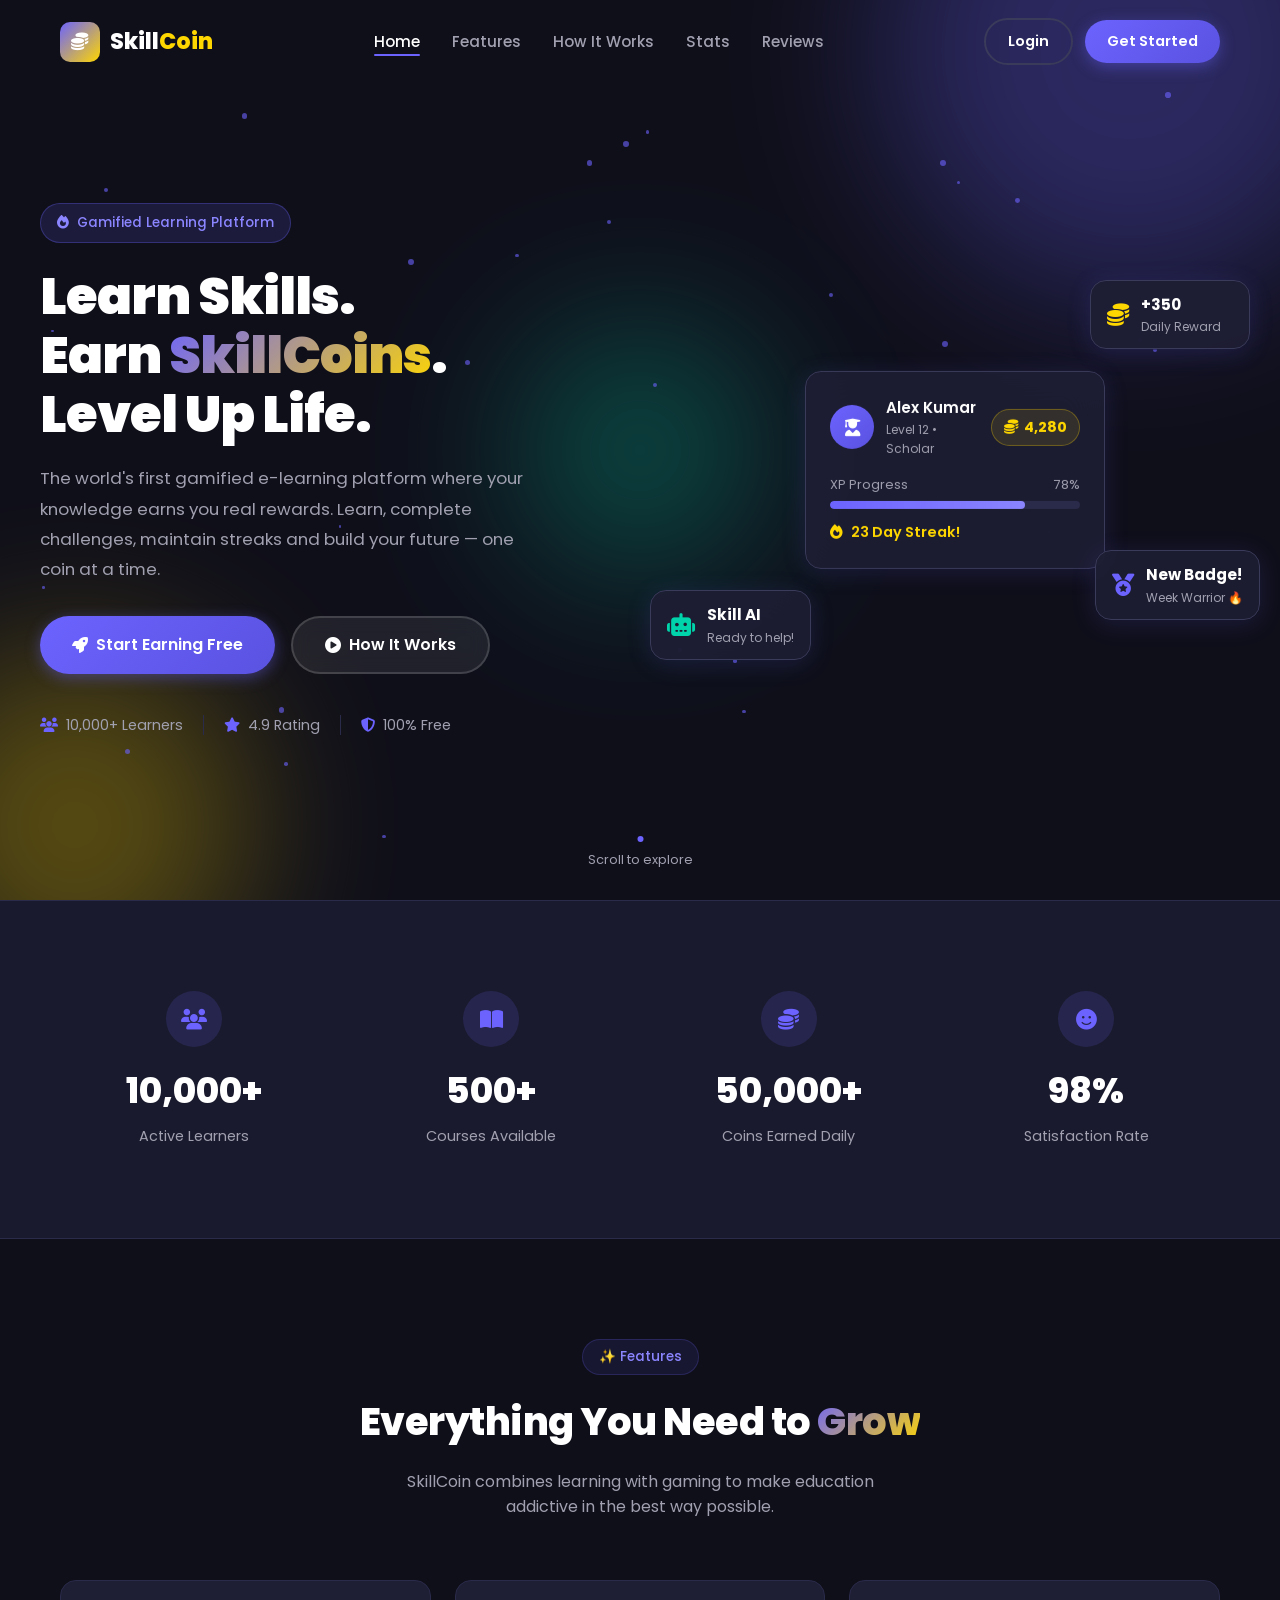
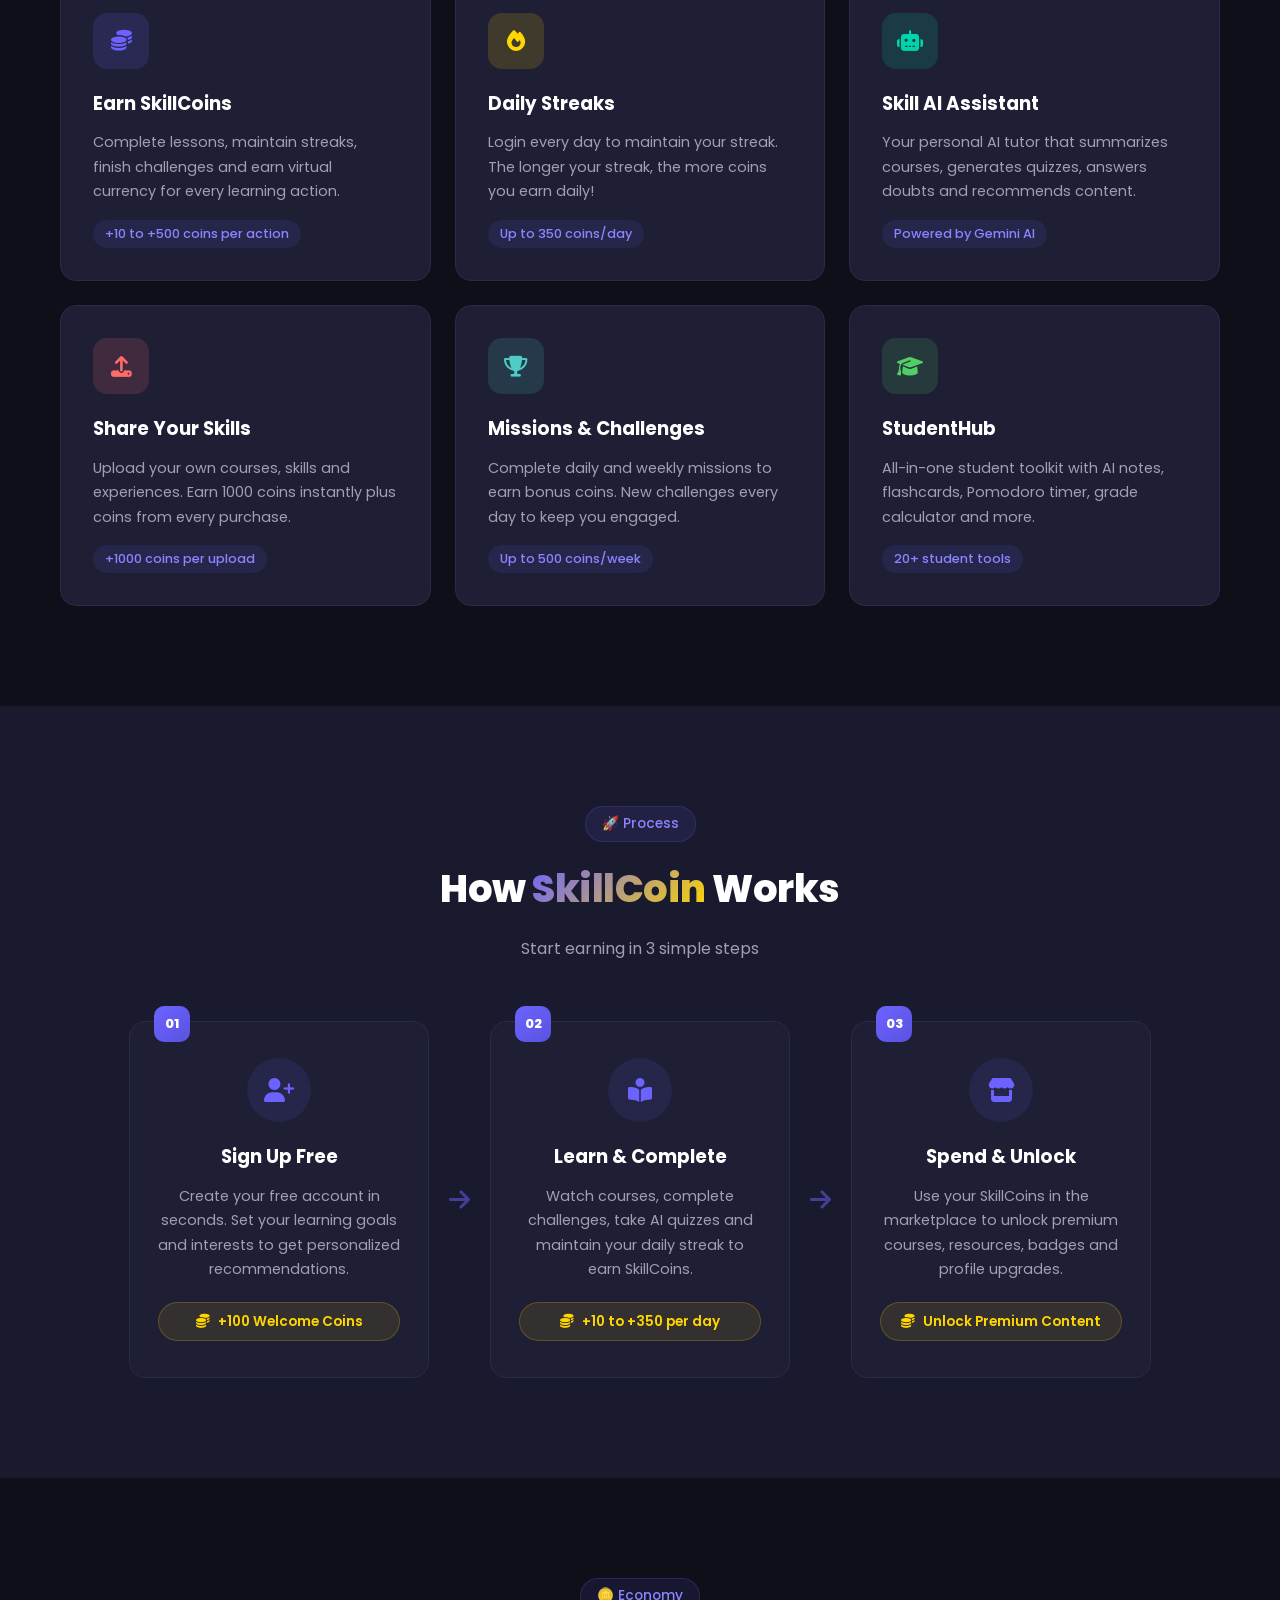
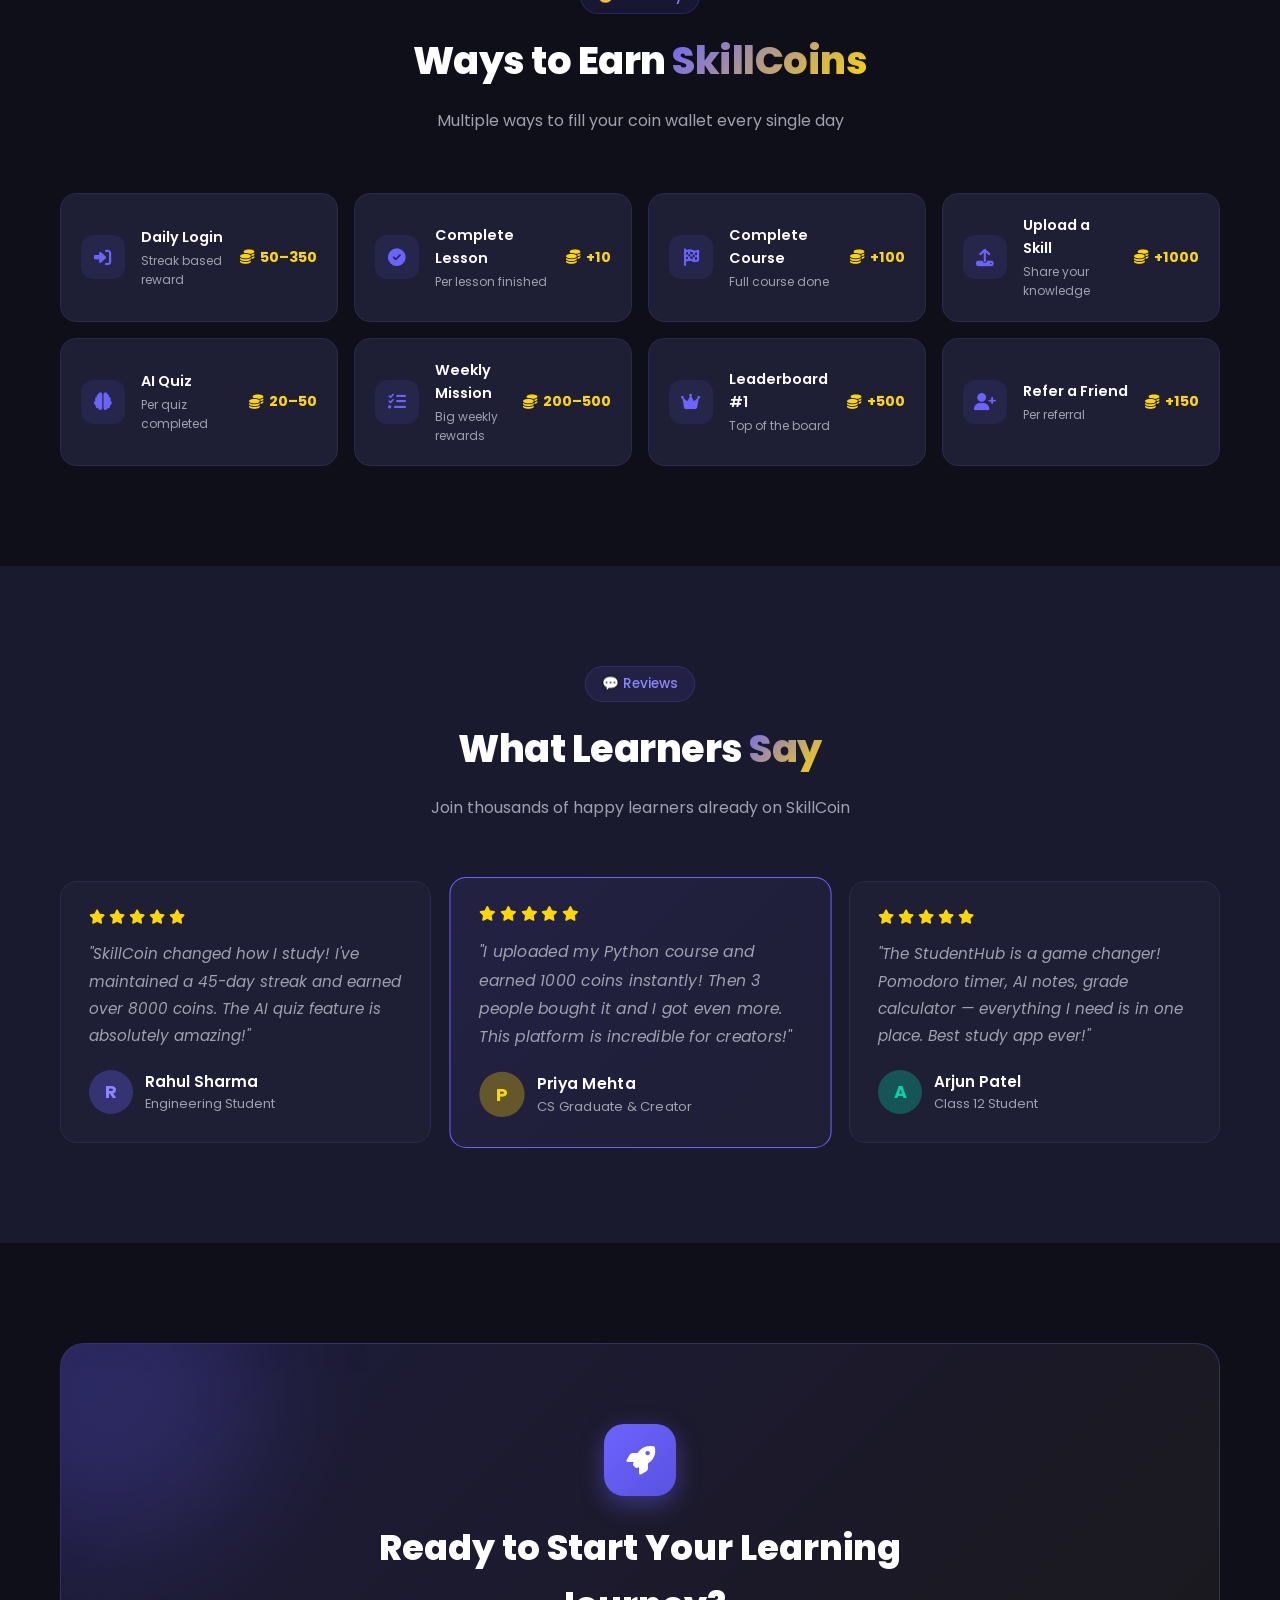
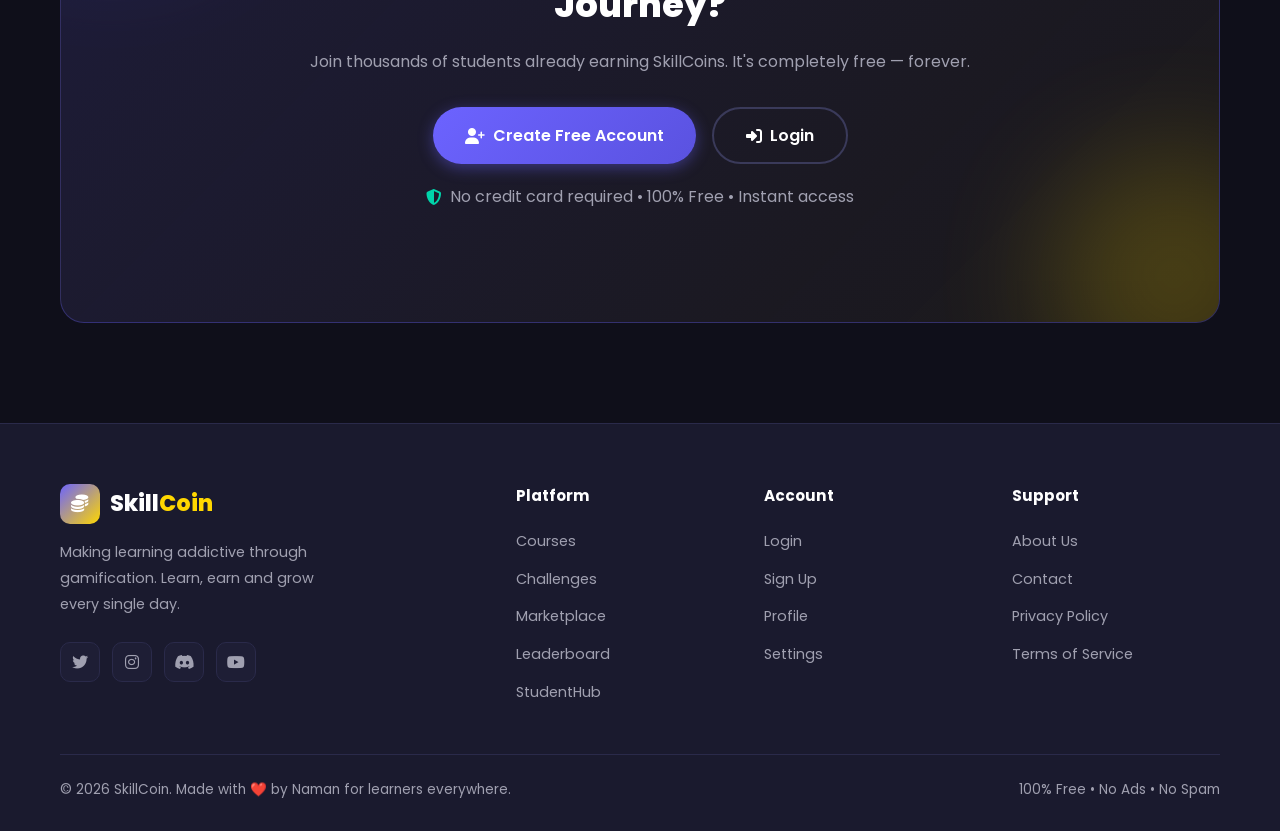
==== commit 0b18daeb: "Fix copyright year + bug fixes" ====
--- a/index.html
+++ b/index.html
@@ -636,7 +636,7 @@
       </div>
 
       <div class="footer-bottom">
-        <p>© 2024 SkillCoin. Made with ❤️ for learners everywhere.</p>
+        <p>© 2026 SkillCoin. Made with ❤️ by Naman for learners everywhere.</p>
         <p>100% Free • No Ads • No Spam</p>
       </div>
 
